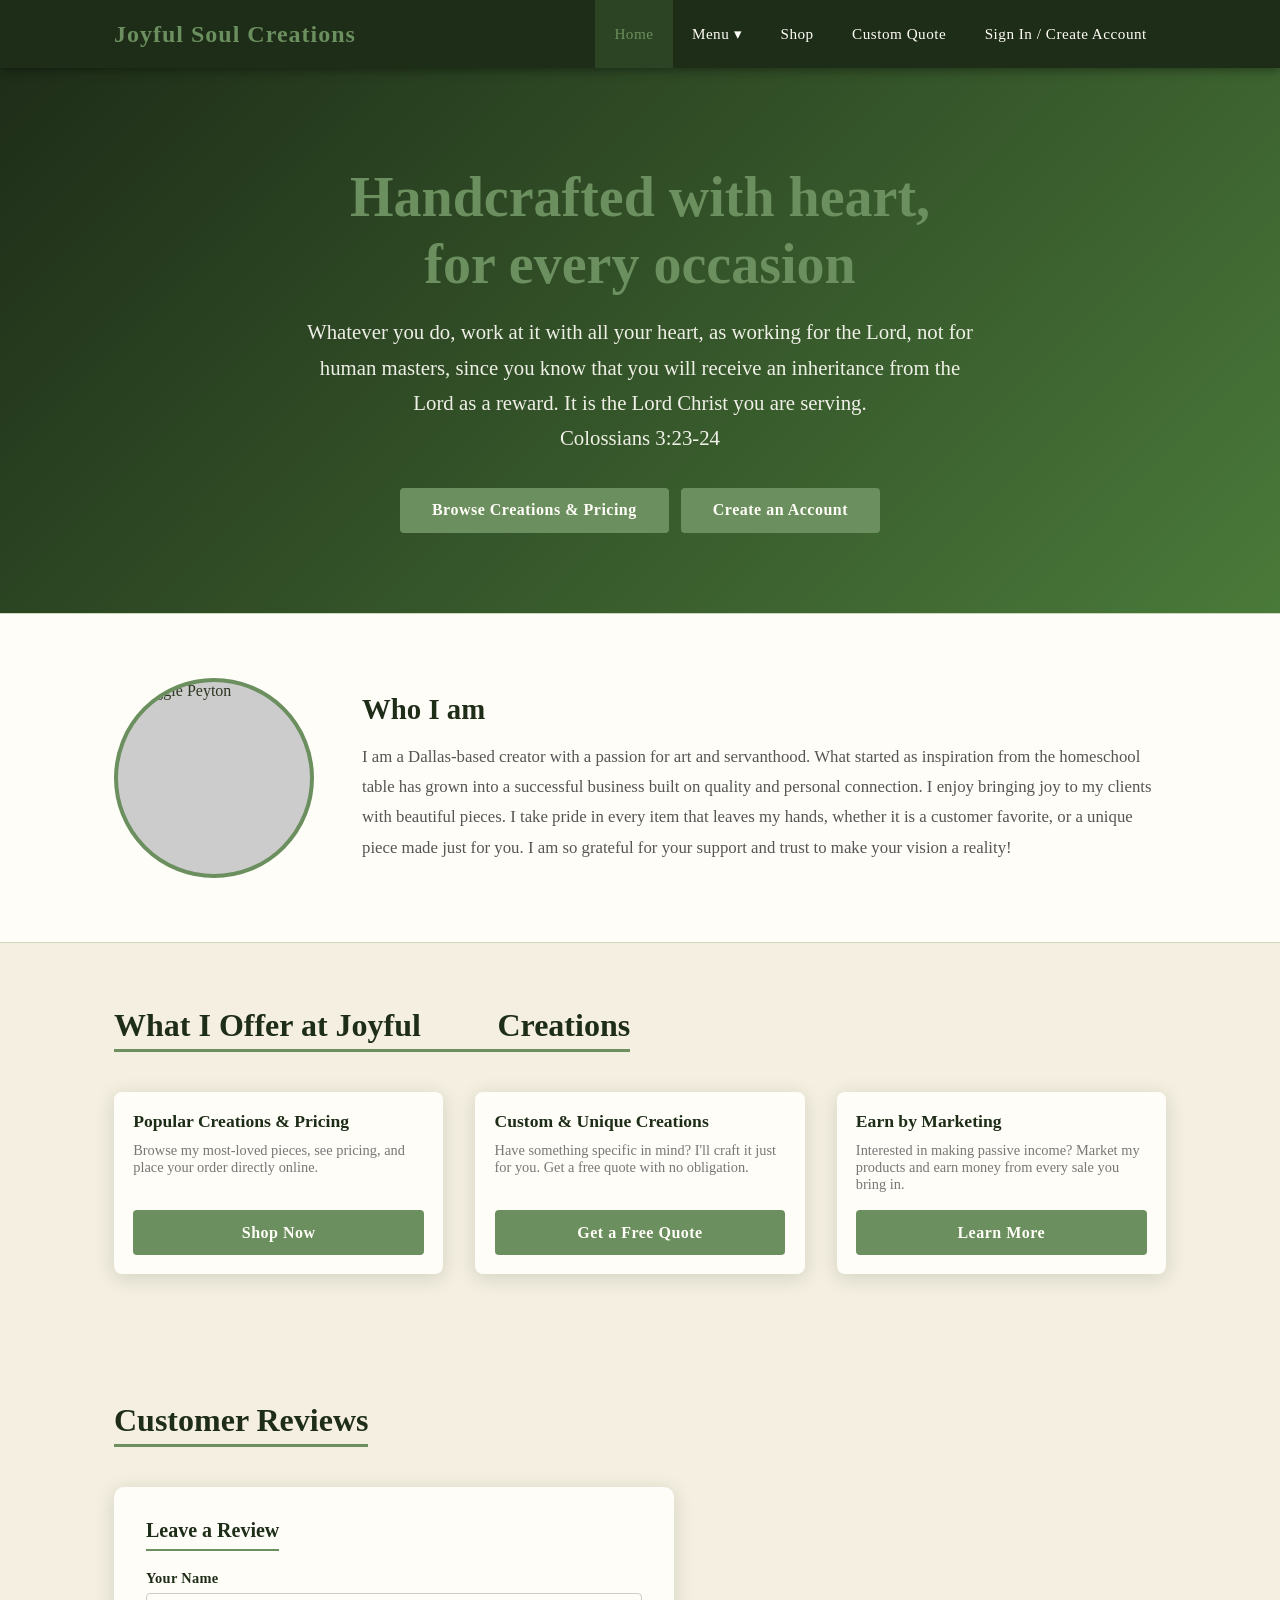
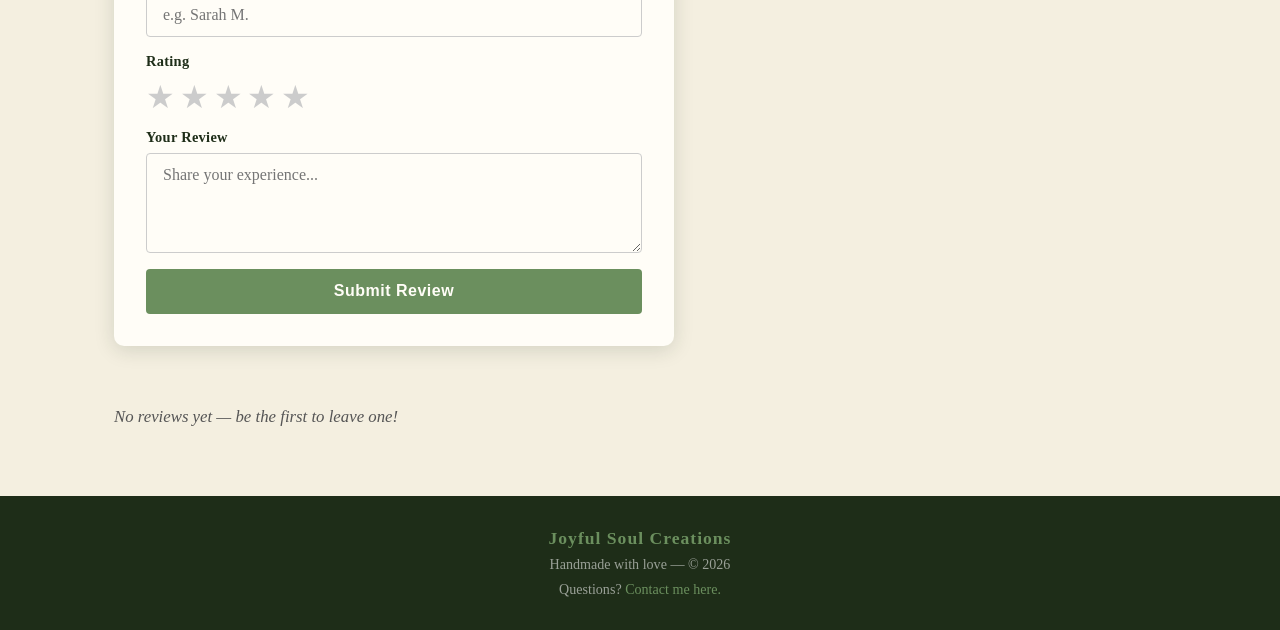
==== index.html @ 613355d5 "Revert "Style Soul text in brand labels with cream accent" This reverts commit ebf754aa91ebb4298cf68" ====
<!DOCTYPE html>
<html lang="en">
<head>
  <meta charset="UTF-8" />
  <meta name="viewport" content="width=device-width, initial-scale=1.0" />
  <title>Joyful Soul Creations</title>
  <link rel="stylesheet" href="styles.css" />
</head>
<body>

<!-- ===== HEADER / NAV ===== -->
<header>
  <nav>
    <a class="brand" href="index.html">Joyful Soul Creations</a>
    <button class="hamburger" id="hamburger" aria-label="Open menu">&#9776;</button>
    <ul class="nav-links" id="nav-links">
      <li><a href="index.html" class="active">Home</a></li>
      <li class="has-dropdown">
        <a href="#">Menu ▾</a>
        <ul class="dropdown">
          <li><a href="creations.html">Popular Creations &amp; Pricing</a></li>
          <li><a href="quotes.html">Quotes on Unique Creations</a></li>
          <li><a href="careers.html">Careers</a></li>
          <li><a href="#reviews">Reviews</a></li>
        </ul>
      </li>
      <li><a href="creations.html">Shop</a></li>
      <li><a href="quotes.html">Custom Quote</a></li>
      <li><a href="login.html">Sign In / Create Account</a></li>
    </ul>
  </nav>
</header>

<!-- ===== HERO / MISSION STATEMENT ===== -->
<section class="hero">
  <h1 style="text-align: center;">Handcrafted with heart,<br>for every occasion</h1>
  <p>
    Whatever you do, work at it with all your heart, as working for the Lord, not for human masters,
    since you know that you will receive an inheritance from the Lord as a reward. It is the Lord Christ
    you are serving.<br>Colossians 3:23-24
  </p>
  <a href="creations.html" class="btn">Browse Creations &amp; Pricing</a>
  <a href="login.html?mode=signup" class="btn" style="margin-left:0.5rem;">Create an Account</a>
</section>

<!-- ===== ABOUT ME ===== -->
<section class="about-strip">
  <div class="about-inner">
    <!--
      Replace the placeholder below with an actual <img> tag when you have a photo:
      <img src="images/your-photo.jpg" alt="Maggie Peyton" class="about-photo" />
    -->
    <img src="images/me.jpg" alt="Maggie Peyton" class="about-photo" />
    <div class="about-text">
      <h2>Who I am</h2>
      <p>
        I am a Dallas-based creator with a passion for art and servanthood.
        What started as inspiration from the homeschool table has grown into a successful business built on quality and personal connection.
        I enjoy bringing joy to my clients with beautiful pieces.
        I take pride in every item that leaves my hands, whether it is a customer favorite, or a unique piece made just for you.
        I am so grateful for your support and trust to make your vision a reality!
      </p>
    </div>
  </div>
</section>

<!-- ===== QUICK LINKS ===== -->
<section class="section">
  <h2 class="section-title">What I Offer at Joyful <span class="soul-bg-text">Soul</span> Creations</h2>
  <div class="grid" style="margin-top:2rem;">

    <a href="creations.html" class="card" style="text-decoration:none;">
      <div class="card-body">
        <div class="card-title">Popular Creations &amp; Pricing</div>
        <div class="card-desc">Browse my most-loved pieces, see pricing, and place your order directly online.</div>
        <span class="btn">Shop Now</span>
      </div>
    </a>

    <a href="quotes.html" class="card" style="text-decoration:none;">
      <div class="card-body">
        <div class="card-title">Custom &amp; Unique Creations</div>
        <div class="card-desc">Have something specific in mind? I'll craft it just for you. Get a free quote with no obligation.</div>
        <span class="btn">Get a Free Quote</span>
      </div>
    </a>

    <a href="careers.html" class="card" style="text-decoration:none;">
      <div class="card-body">
        <div class="card-title">Earn by Marketing</div>
        <div class="card-desc">Interested in making passive income? Market my products and earn money from every sale you bring in.</div>
        <span class="btn">Learn More</span>
      </div>
    </a>

  </div>
</section>

<!-- ===== REVIEWS ===== -->
<section class="section" id="reviews">
  <h2 class="section-title">Customer Reviews</h2>

  <!-- Review Form -->
  <div class="review-form-wrap">
    <h3 class="review-form-title">Leave a Review</h3>
    <form id="reviewForm" class="review-form" novalidate>
      <div class="form-group">
        <label for="reviewName">Your Name</label>
        <input type="text" id="reviewName" placeholder="e.g. Sarah M." maxlength="50" required />
      </div>
      <div class="form-group">
        <label>Rating</label>
        <div class="star-picker" id="starPicker" role="group" aria-label="Star rating">
          <span data-val="1">★</span>
          <span data-val="2">★</span>
          <span data-val="3">★</span>
          <span data-val="4">★</span>
          <span data-val="5">★</span>
        </div>
        <input type="hidden" id="reviewRating" value="0" />
      </div>
      <div class="form-group">
        <label for="reviewText">Your Review</label>
        <textarea id="reviewText" rows="3" placeholder="Share your experience..." maxlength="400" required></textarea>
      </div>
      <div id="reviewError" class="review-error" style="display:none;"></div>
      <button type="submit" class="btn" style="width:100%;">Submit Review</button>
    </form>
  </div>

  <!-- Review Display -->
  <div id="reviewList" class="review-list"></div>
  <p id="noReviews" class="no-reviews-msg">No reviews yet — be the first to leave one!</p>
</section>

<!-- ===== FOOTER ===== -->
<footer>
  <div class="brand">Joyful Soul Creations</div>
  <p>Handmade with love &mdash; &copy; <span id="year"></span></p>
  <p style="margin-top:0.5rem;">Questions? <a href="quotes.html" style="color:var(--gold);">Contact me here.</a></p>
</footer>

<script>
  document.getElementById('year').textContent = new Date().getFullYear();

  const hamburger = document.getElementById('hamburger');
  const navLinks  = document.getElementById('nav-links');
  hamburger.addEventListener('click', () => {
    navLinks.classList.toggle('open');
    hamburger.textContent = navLinks.classList.contains('open') ? '✕' : '☰';
  });
  navLinks.querySelectorAll('a').forEach(a => a.addEventListener('click', () => {
    navLinks.classList.remove('open');
    hamburger.textContent = '☰';
  }));

  // ── Reviews ──────────────────────────────────────────────
  const STORAGE_KEY = 'joyful_reviews';

  function loadReviews() {
    try { return JSON.parse(localStorage.getItem(STORAGE_KEY)) || []; }
    catch { return []; }
  }

  function saveReviews(reviews) {
    localStorage.setItem(STORAGE_KEY, JSON.stringify(reviews));
  }

  function starsHTML(n) {
    return Array.from({length: 5}, (_, i) =>
      `<span class="${i < n ? 'star-filled' : 'star-empty'}">★</span>`
    ).join('');
  }

  function renderReviews() {
    const reviews = loadReviews();
    const list = document.getElementById('reviewList');
    const empty = document.getElementById('noReviews');
    if (reviews.length === 0) {
      list.innerHTML = '';
      empty.style.display = 'block';
      return;
    }
    empty.style.display = 'none';
    list.innerHTML = reviews.slice().reverse().map(r => `
      <div class="review-card">
        <div class="review-header">
          <span class="review-name">${r.name}</span>
          <span class="review-stars">${starsHTML(r.rating)}</span>
          <span class="review-date">${r.date}</span>
        </div>
        <p class="review-body">${r.text}</p>
      </div>
    `).join('');
  }

  // Star picker
  let selectedRating = 0;
  const stars = document.querySelectorAll('#starPicker span');

  function highlightStars(n) {
    stars.forEach((s, i) => s.classList.toggle('active', i < n));
  }

  stars.forEach(s => {
    s.addEventListener('mouseenter', () => highlightStars(+s.dataset.val));
    s.addEventListener('mouseleave', () => highlightStars(selectedRating));
    s.addEventListener('click', () => {
      selectedRating = +s.dataset.val;
      document.getElementById('reviewRating').value = selectedRating;
      highlightStars(selectedRating);
    });
  });

  // Form submit
  document.getElementById('reviewForm').addEventListener('submit', function(e) {
    e.preventDefault();
    const name   = document.getElementById('reviewName').value.trim();
    const rating = selectedRating;
    const text   = document.getElementById('reviewText').value.trim();
    const errEl  = document.getElementById('reviewError');

    if (!name || !text || rating === 0) {
      errEl.textContent = 'Please fill in your name, a rating, and a review.';
      errEl.style.display = 'block';
      return;
    }
    errEl.style.display = 'none';

    const reviews = loadReviews();
    reviews.push({
      name,
      rating,
      text,
      date: new Date().toLocaleDateString('en-US', {month:'short', day:'numeric', year:'numeric'})
    });
    saveReviews(reviews);
    renderReviews();

    this.reset();
    selectedRating = 0;
    highlightStars(0);
    document.getElementById('reviewRating').value = 0;
  });

  renderReviews();
</script>
</body>
</html>
---- styles.css ----
/* ===================== GLOBAL RESET & BASE ===================== */
*, *::before, *::after { box-sizing: border-box; margin: 0; padding: 0; }

:root {
  --gold:    #6b8f5e;
  --dark:    #1e2d18;
  --mid:     #2d4424;
  --light:   #f4efe0;
  --white:   #fffdf7;
  --accent:  #4a7a3a;
  --text:    #2a3520;
  --shadow:  0 4px 20px rgba(30,45,24,0.15);
}

body {
  font-family: 'Georgia', serif;
  color: var(--text);
  background: var(--light);
  min-height: 100vh;
}

a { color: inherit; text-decoration: none; }
img { max-width: 100%; display: block; }

/* ===================== HEADER & NAV ===================== */
header {
  background: var(--dark);
  color: var(--white);
  position: sticky;
  top: 0;
  z-index: 1000;
  box-shadow: 0 2px 10px rgba(0,0,0,0.4);
}

nav {
  max-width: 1100px;
  margin: 0 auto;
  display: flex;
  align-items: center;
  justify-content: space-between;
  padding: 0 1.5rem;
  height: 68px;
}

.brand {
  font-size: 1.5rem;
  font-weight: bold;
  color: var(--gold);
  letter-spacing: 1px;
}

.nav-links {
  list-style: none;
  display: flex;
  gap: 0;
}

.nav-links > li {
  position: relative;
}

.nav-links > li > a {
  display: block;
  padding: 0 1.2rem;
  height: 68px;
  line-height: 68px;
  color: var(--white);
  font-size: 0.95rem;
  letter-spacing: 0.5px;
  transition: background 0.2s, color 0.2s;
  white-space: nowrap;
}

.nav-links > li:hover > a,
.nav-links > li > a.active {
  background: var(--mid);
  color: var(--gold);
}

/* Dropdown */
.dropdown {
  display: none;
  position: absolute;
  top: 68px;
  left: 0;
  background: var(--mid);
  min-width: 220px;
  border-top: 2px solid var(--gold);
  box-shadow: var(--shadow);
  list-style: none;
}

.nav-links > li:hover .dropdown { display: block; }

.dropdown li a {
  display: block;
  padding: 0.85rem 1.4rem;
  color: var(--white);
  font-size: 0.9rem;
  border-bottom: 1px solid rgba(255,255,255,0.06);
  transition: background 0.2s, color 0.2s;
}

.dropdown li a:hover {
  background: var(--dark);
  color: var(--gold);
}

/* ===================== HERO ===================== */
.hero {
  background: linear-gradient(135deg, var(--dark) 0%, var(--accent) 100%);
  color: var(--white);
  text-align: center;
  padding: 6rem 1.5rem 5rem;
}

.hero h1 {
  font-size: clamp(2rem, 5vw, 3.5rem);
  color: var(--gold);
  margin-bottom: 1rem;
  line-height: 1.2;
}

.hero p {
  font-size: clamp(1rem, 2.5vw, 1.3rem);
  max-width: 680px;
  margin: 0 auto 2rem;
  line-height: 1.7;
  opacity: 0.92;
}

.btn {
  display: inline-block;
  padding: 0.85rem 2rem;
  background: var(--gold);
  color: var(--white);
  font-size: 1rem;
  font-weight: bold;
  border-radius: 4px;
  border: none;
  cursor: pointer;
  transition: opacity 0.2s, transform 0.15s;
  letter-spacing: 0.5px;
}

.btn:hover { opacity: 0.88; transform: translateY(-2px); }

/* ===================== SECTIONS ===================== */
.section {
  max-width: 1100px;
  margin: 0 auto;
  padding: 4rem 1.5rem;
}

.section-title {
  font-size: 2rem;
  color: var(--dark);
  margin-bottom: 0.5rem;
  border-bottom: 3px solid var(--gold);
  display: inline-block;
  padding-bottom: 0.3rem;
}

.soul-bg-text {
  color: var(--light);
}

.section p {
  font-size: 1.05rem;
  line-height: 1.8;
  color: #555;
  max-width: 780px;
  margin-top: 1rem;
}

/* About strip */
.about-strip {
  background: var(--white);
  border-top: 1px solid #c8d8b8;
  border-bottom: 1px solid #c8d8b8;
}

.about-inner {
  max-width: 1100px;
  margin: 0 auto;
  padding: 4rem 1.5rem;
  display: flex;
  gap: 3rem;
  align-items: center;
}

.about-photo {
  width: 200px;
  height: 200px;
  border-radius: 50%;
  object-fit: cover;
  border: 4px solid var(--gold);
  flex-shrink: 0;
  background: #ccc;
}

.about-photo-placeholder {
  width: 200px;
  height: 200px;
  border-radius: 50%;
  background: var(--mid);
  display: flex;
  align-items: center;
  justify-content: center;
  border: 4px solid var(--gold);
  flex-shrink: 0;
  color: var(--gold);
  font-size: 0.85rem;
  text-align: center;
  padding: 1rem;
}

.about-text h2 { font-size: 1.8rem; color: var(--dark); margin-bottom: 1rem; }
.about-text p  { font-size: 1.05rem; line-height: 1.8; color: #555; margin-top: 0; }

/* ===================== CREATIONS GRID ===================== */
.grid {
  display: grid;
  grid-template-columns: repeat(auto-fill, minmax(280px, 1fr));
  gap: 2rem;
  margin-top: 2rem;
}

.card {
  background: var(--white);
  border-radius: 8px;
  overflow: hidden;
  box-shadow: var(--shadow);
  transition: transform 0.2s, box-shadow 0.2s;
  display: flex;
  flex-direction: column;
}

.card:hover { transform: translateY(-4px); box-shadow: 0 8px 30px rgba(0,0,0,0.2); }

.card-img {
  width: 100%;
  height: 220px;
  object-fit: cover;
  background: #c8d8b8;
}

.featured-product-img {
  object-fit: contain;
  background: #f7f3ea;
}

.card-img-placeholder {
  width: 100%;
  height: 220px;
  background: linear-gradient(135deg, #2d4424 0%, #4a7a3a 60%, #6b8f5e 100%);
  display: flex;
  align-items: center;
  justify-content: center;
  position: relative;
  overflow: hidden;
}

.card-img-placeholder::before {
  content: '';
  position: absolute;
  inset: 0;
  background: repeating-linear-gradient(
    45deg,
    transparent,
    transparent 18px,
    rgba(255,255,255,0.04) 18px,
    rgba(255,255,255,0.04) 36px
  );
}

.cs-inner {
  text-align: center;
  z-index: 1;
  display: flex;
  flex-direction: column;
  align-items: center;
  gap: 0.4rem;
}

.cs-icon {
  font-size: 2rem;
  color: var(--gold);
  opacity: 0.9;
  animation: pulse 2.5s ease-in-out infinite;
}

.cs-label {
  font-size: 0.85rem;
  font-weight: bold;
  letter-spacing: 2px;
  text-transform: uppercase;
  color: rgba(255,255,255,0.7);
}

.cs-sub {
  font-size: 1.1rem;
  font-weight: bold;
  color: var(--gold);
  letter-spacing: 1px;
}

@keyframes pulse {
  0%, 100% { opacity: 0.9; transform: scale(1); }
  50%       { opacity: 1;   transform: scale(1.15); }
}

.card.coming-soon { opacity: 1; }

.card-body {
  padding: 1.2rem;
  flex: 1;
  display: flex;
  flex-direction: column;
  gap: 0.6rem;
}

.card-title { font-size: 1.1rem; font-weight: bold; color: var(--dark); }
.card-price { font-size: 1.25rem; color: var(--accent); font-weight: bold; }
.card-desc  { font-size: 0.9rem; color: #777; flex: 1; }

.card-body .btn { margin-top: 0.5rem; text-align: center; }

.card.coming-soon { opacity: 0.75; }

.coming-soon-badge {
  display: inline-block;
  background: linear-gradient(135deg, var(--gold), var(--accent));
  color: var(--white);
  font-size: 0.78rem;
  font-weight: bold;
  letter-spacing: 1px;
  text-transform: uppercase;
  padding: 0.3rem 0.8rem;
  border-radius: 20px;
  margin-top: 0.3rem;
}

/* ===================== INFO BANNER ===================== */
.banner {
  background: var(--dark);
  color: var(--white);
  text-align: center;
  padding: 3.5rem 1.5rem;
}

.banner h2 { font-size: 1.8rem; color: var(--gold); margin-bottom: 1rem; }
.banner p  { font-size: 1.05rem; max-width: 620px; margin: 0 auto 1.8rem; line-height: 1.7; opacity: 0.9; }

/* ===================== FORMS ===================== */
.form-page {
  max-width: 600px;
  margin: 4rem auto;
  padding: 0 1.5rem 4rem;
}

.form-page h1 { font-size: 2rem; color: var(--dark); margin-bottom: 0.5rem; }
.form-page .subtitle { color: #777; margin-bottom: 2rem; font-size: 1rem; }

form { display: flex; flex-direction: column; gap: 1.2rem; }

.form-group { display: flex; flex-direction: column; gap: 0.4rem; }

label {
  font-size: 0.9rem;
  font-weight: bold;
  color: var(--dark);
  letter-spacing: 0.3px;
}

input, select, textarea {
  padding: 0.75rem 1rem;
  border: 1.5px solid #ccc;
  border-radius: 4px;
  font-size: 1rem;
  font-family: inherit;
  background: var(--white);
  transition: border-color 0.2s;
}

input:focus, select:focus, textarea:focus {
  outline: none;
  border-color: var(--gold);
}

textarea { resize: vertical; min-height: 100px; }

.form-submit { margin-top: 0.5rem; }
.form-submit .btn { width: 100%; font-size: 1.1rem; padding: 1rem; }

.form-note {
  font-size: 0.82rem;
  color: #999;
  text-align: center;
  margin-top: 0.5rem;
}

/* Payment section styling */
.payment-section {
  border-top: 1px solid #c8d8b8;
  padding-top: 1rem;
  margin-top: 0.5rem;
}

.payment-info-box {
  display: none;
  background: linear-gradient(135deg, #eaf2e4, #f2f0e4);
  border: 1.5px solid var(--gold);
  border-radius: 8px;
  padding: 1.2rem 1.4rem;
  margin-top: 1rem;
}

.payment-info-box.visible { display: block; }

.payment-info-box h4 {
  font-size: 1rem;
  color: var(--dark);
  margin-bottom: 0.5rem;
}

.payment-handle {
  font-size: 1.15rem;
  font-weight: bold;
  color: var(--accent);
  word-break: break-all;
}

.payment-info-box a.pay-link {
  display: inline-block;
  margin-top: 0.8rem;
  padding: 0.6rem 1.4rem;
  background: var(--gold);
  color: var(--white);
  border-radius: 4px;
  font-weight: bold;
  font-size: 0.95rem;
  transition: opacity 0.2s;
}

.payment-info-box a.pay-link:hover { opacity: 0.85; }

.payment-info-box .pay-note {
  font-size: 0.82rem;
  color: #888;
  margin-top: 0.6rem;
}

.payment-section h3 {
  font-size: 1.1rem;
  color: var(--dark);
  margin-bottom: 0.8rem;
}

/* ===================== CAREERS PAGE ===================== */
.perks {
  display: grid;
  grid-template-columns: repeat(auto-fill, minmax(220px, 1fr));
  gap: 1.5rem;
  margin: 2.5rem 0;
}

.perk {
  background: var(--white);
  border-radius: 8px;
  padding: 1.5rem;
  box-shadow: var(--shadow);
  text-align: center;
}

.perk-icon { font-size: 2.2rem; margin-bottom: 0.8rem; }
.perk h3   { font-size: 1rem; color: var(--dark); margin-bottom: 0.5rem; }
.perk p    { font-size: 0.88rem; color: #777; line-height: 1.6; }

/* ===================== REVIEWS ===================== */
.review-form-wrap {
  background: var(--white);
  border-radius: 10px;
  padding: 2rem;
  box-shadow: var(--shadow);
  max-width: 560px;
  margin: 2rem 0 2.5rem;
}

.review-form-title {
  font-size: 1.25rem;
  color: var(--dark);
  margin-bottom: 1.2rem;
  border-bottom: 2px solid var(--gold);
  padding-bottom: 0.4rem;
  display: inline-block;
}

.review-form { display: flex; flex-direction: column; gap: 1rem; }

.star-picker {
  display: flex;
  gap: 0.3rem;
  margin-top: 0.3rem;
  cursor: pointer;
}

.star-picker span {
  font-size: 2rem;
  color: #ccc;
  transition: color 0.15s, transform 0.1s;
  line-height: 1;
}

.star-picker span:hover,
.star-picker span.active { color: #f5a623; transform: scale(1.15); }

.review-error {
  color: #c0392b;
  font-size: 0.88rem;
  background: #fdf0ef;
  border: 1px solid #e8b4b0;
  border-radius: 4px;
  padding: 0.5rem 0.8rem;
}

.review-list {
  display: grid;
  grid-template-columns: repeat(auto-fill, minmax(280px, 1fr));
  gap: 1.5rem;
  margin-top: 1rem;
}

.review-card {
  background: var(--white);
  border-radius: 8px;
  padding: 1.3rem 1.4rem;
  box-shadow: var(--shadow);
  border-left: 4px solid var(--gold);
}

.review-header {
  display: flex;
  align-items: center;
  flex-wrap: wrap;
  gap: 0.5rem;
  margin-bottom: 0.7rem;
}

.review-name {
  font-weight: bold;
  color: var(--dark);
  font-size: 0.95rem;
}

.review-stars { font-size: 1rem; line-height: 1; }
.star-filled { color: #f5a623; }
.star-empty  { color: #ddd; }

.review-date {
  font-size: 0.78rem;
  color: #aaa;
  margin-left: auto;
}

.review-body {
  font-size: 0.92rem;
  color: #555;
  line-height: 1.7;
  margin: 0;
}

.no-reviews-msg {
  color: #aaa;
  font-style: italic;
  margin-top: 1.5rem;
  font-size: 0.95rem;
}

/* ===================== FOOTER ===================== */
footer {
  background: var(--dark);
  color: rgba(255,255,255,0.55);
  text-align: center;
  padding: 2rem 1.5rem;
  font-size: 0.88rem;
}

footer .brand { color: var(--gold); font-size: 1.1rem; margin-bottom: 0.4rem; }

/* ===================== ACCOUNT BAR ===================== */
.account-bar {
  background: var(--mid);
  color: var(--white);
  padding: 0.55rem 1.5rem;
  display: flex;
  align-items: center;
  justify-content: flex-end;
  gap: 1rem;
  font-size: 0.88rem;
  flex-wrap: wrap;
}

.account-bar-guest { background: #2a3a1e; }

.account-signout {
  background: rgba(255,255,255,0.15);
  border: none;
  color: var(--white);
  padding: 0.3rem 0.9rem;
  border-radius: 4px;
  cursor: pointer;
  font-size: 0.85rem;
  transition: background 0.2s;
}
.account-signout:hover { background: rgba(255,255,255,0.25); }

.account-signin-link {
  background: var(--gold);
  color: var(--white);
  padding: 0.3rem 0.9rem;
  border-radius: 4px;
  font-size: 0.85rem;
  font-weight: bold;
  transition: opacity 0.2s;
}
.account-signin-link:hover { opacity: 0.85; }

/* ===================== AUTH TABS ===================== */
.auth-tabs {
  display: flex;
  gap: 0;
  border-bottom: 2px solid #ddd;
  margin-bottom: 0;
}

.auth-tab {
  flex: 1;
  padding: 0.8rem;
  background: none;
  border: none;
  font-size: 1rem;
  font-family: inherit;
  cursor: pointer;
  color: #888;
  font-weight: bold;
  border-bottom: 3px solid transparent;
  margin-bottom: -2px;
  transition: color 0.2s, border-color 0.2s;
}
.auth-tab.active { color: var(--dark); border-bottom-color: var(--gold); }
.auth-tab:hover  { color: var(--dark); }

/* ===================== OWNER DASHBOARD ===================== */
.dash-header {
  background: var(--dark);
  color: var(--white);
  padding: 2rem 1.5rem;
  display: flex;
  align-items: center;
  justify-content: space-between;
  flex-wrap: wrap;
  gap: 1rem;
}

.dash-stats {
  display: flex;
  gap: 1rem;
  margin-bottom: 2rem;
  flex-wrap: wrap;
}

.stat-card {
  background: var(--white);
  border-radius: 8px;
  padding: 1.2rem 1.8rem;
  box-shadow: var(--shadow);
  text-align: center;
  min-width: 110px;
  border-top: 4px solid var(--gold);
}
.stat-card.pending { border-top-color: #f5a623; }
.stat-card.done    { border-top-color: #4caf50; }

.stat-num   { font-size: 2rem; font-weight: bold; color: var(--dark); }
.stat-label { font-size: 0.82rem; color: #888; margin-top: 0.2rem; }

.filter-btn {
  padding: 0.5rem 1.2rem;
  border: 2px solid #ddd;
  border-radius: 20px;
  background: none;
  font-size: 0.88rem;
  font-family: inherit;
  cursor: pointer;
  transition: all 0.2s;
  color: #666;
}
.filter-btn.active, .filter-btn:hover {
  background: var(--dark);
  border-color: var(--dark);
  color: var(--white);
}

.order-card {
  background: var(--white);
  border-radius: 8px;
  padding: 1.3rem 1.5rem;
  box-shadow: var(--shadow);
  margin-bottom: 1rem;
  border-left: 4px solid #f5a623;
  transition: opacity 0.2s;
}
.order-card.order-done { border-left-color: #4caf50; opacity: 0.8; }

.order-card-top {
  display: flex;
  justify-content: space-between;
  align-items: flex-start;
  gap: 1rem;
  flex-wrap: wrap;
  margin-bottom: 0.6rem;
}

.order-customer-name { font-size: 1.05rem; font-weight: bold; color: var(--dark); }
.order-meta          { font-size: 0.85rem; color: #888; margin-top: 0.15rem; }
.order-product-line  { font-size: 0.95rem; color: var(--accent); font-weight: bold; margin-bottom: 0.6rem; }

.order-footer {
  display: flex;
  align-items: center;
  justify-content: space-between;
  flex-wrap: wrap;
  gap: 0.5rem;
}

.order-date { font-size: 0.8rem; color: #bbb; }

.order-toggle-btn {
  font-size: 0.82rem;
  padding: 0.4rem 1rem;
}

.order-badge {
  display: inline-block;
  padding: 0.25rem 0.7rem;
  border-radius: 20px;
  font-size: 0.75rem;
  font-weight: bold;
  text-transform: uppercase;
  letter-spacing: 0.5px;
  white-space: nowrap;
}
.badge-pending { background: #fff3e0; color: #e65100; }
.badge-done    { background: #e8f5e9; color: #2e7d32; }

/* ===================== CONGRATS MODAL ===================== */
.congrats-overlay {
  position: fixed;
  inset: 0;
  background: rgba(0,0,0,0.55);
  display: flex;
  align-items: center;
  justify-content: center;
  z-index: 9999;
  padding: 1.5rem;
}

.congrats-box {
  background: var(--white);
  border-radius: 14px;
  padding: 2.5rem 2rem;
  max-width: 420px;
  width: 100%;
  text-align: center;
  box-shadow: 0 20px 60px rgba(0,0,0,0.3);
  animation: popIn 0.35s cubic-bezier(0.34,1.56,0.64,1);
}

@keyframes popIn {
  from { transform: scale(0.7); opacity: 0; }
  to   { transform: scale(1);   opacity: 1; }
}

.congrats-icon { font-size: 3.5rem; margin-bottom: 0.8rem; }

.congrats-title {
  font-size: 1.8rem;
  color: var(--dark);
  margin-bottom: 1rem;
}

.congrats-msg {
  font-size: 1rem;
  color: #555;
  line-height: 1.7;
  margin-bottom: 1.5rem;
}

/* ===================== HAMBURGER ===================== */
.hamburger {
  display: none;
  background: none;
  border: none;
  color: var(--white);
  font-size: 1.8rem;
  cursor: pointer;
  padding: 0.2rem 0.4rem;
  line-height: 1;
  transition: color 0.2s;
}
.hamburger:hover { color: var(--gold); }

/* ===================== RESPONSIVE ===================== */
@media (max-width: 768px) {
  .hamburger { display: block; }

  .nav-links {
    display: none;
    flex-direction: column;
    position: absolute;
    top: 68px;
    left: 0;
    right: 0;
    background: var(--dark);
    border-top: 2px solid var(--gold);
    box-shadow: 0 8px 24px rgba(0,0,0,0.35);
    z-index: 999;
    padding-bottom: 0.5rem;
  }

  .nav-links.open { display: flex; }

  .nav-links > li > a {
    height: auto;
    line-height: 1.4;
    padding: 0.9rem 1.5rem;
    border-bottom: 1px solid rgba(255,255,255,0.07);
  }

  /* Hide the "Menu ▾" parent — show its children directly */
  .has-dropdown > a { display: none; }

  .dropdown {
    display: block;
    position: static;
    border: none;
    box-shadow: none;
    min-width: 0;
    background: var(--mid);
  }

  .dropdown li a { padding: 0.8rem 2rem; font-size: 0.92rem; }

  .about-inner { flex-direction: column; text-align: center; }

  /* Stack the state/zip row on very small screens */
  .zip-row { grid-template-columns: 1fr !important; }
}
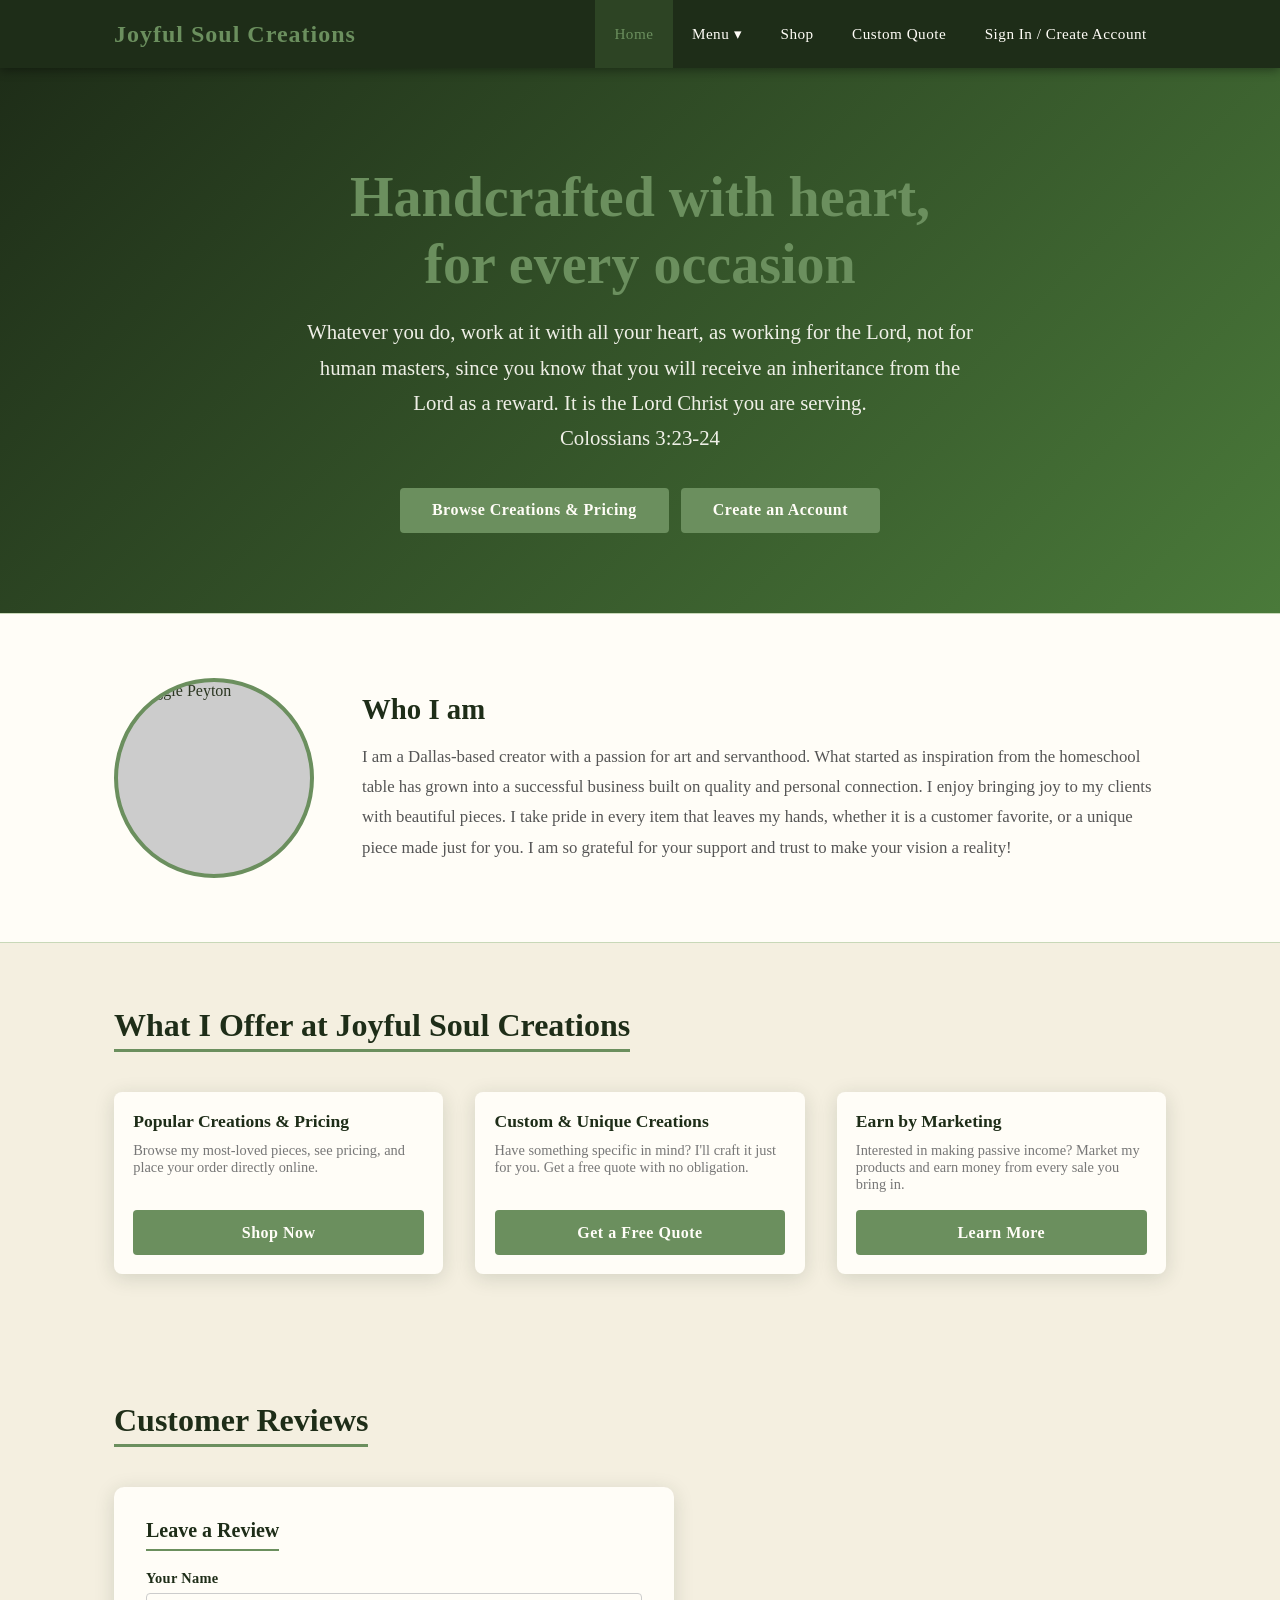
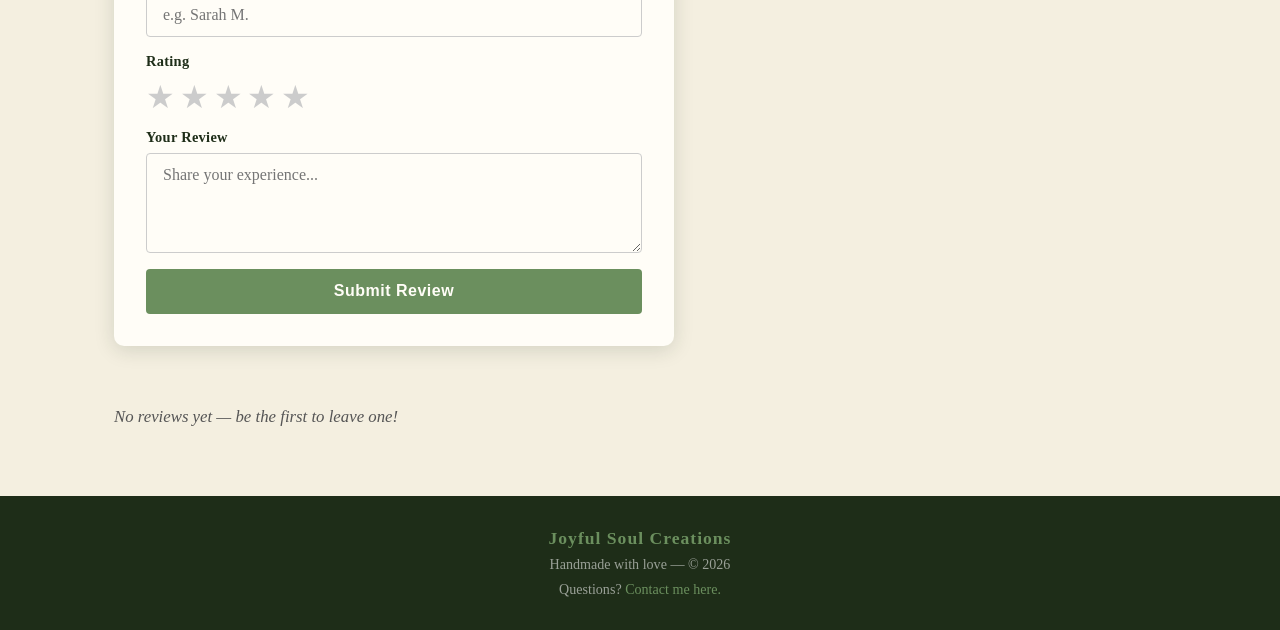
==== commit b294d263: "Make Soul match heading text color in What I Offer" ====
--- a/index.html
+++ b/index.html
@@ -66,7 +66,7 @@
 
 <!-- ===== QUICK LINKS ===== -->
 <section class="section">
-  <h2 class="section-title">What I Offer at Joyful <span class="soul-bg-text">Soul</span> Creations</h2>
+  <h2 class="section-title">What I Offer at Joyful Soul Creations</h2>
   <div class="grid" style="margin-top:2rem;">
 
     <a href="creations.html" class="card" style="text-decoration:none;">
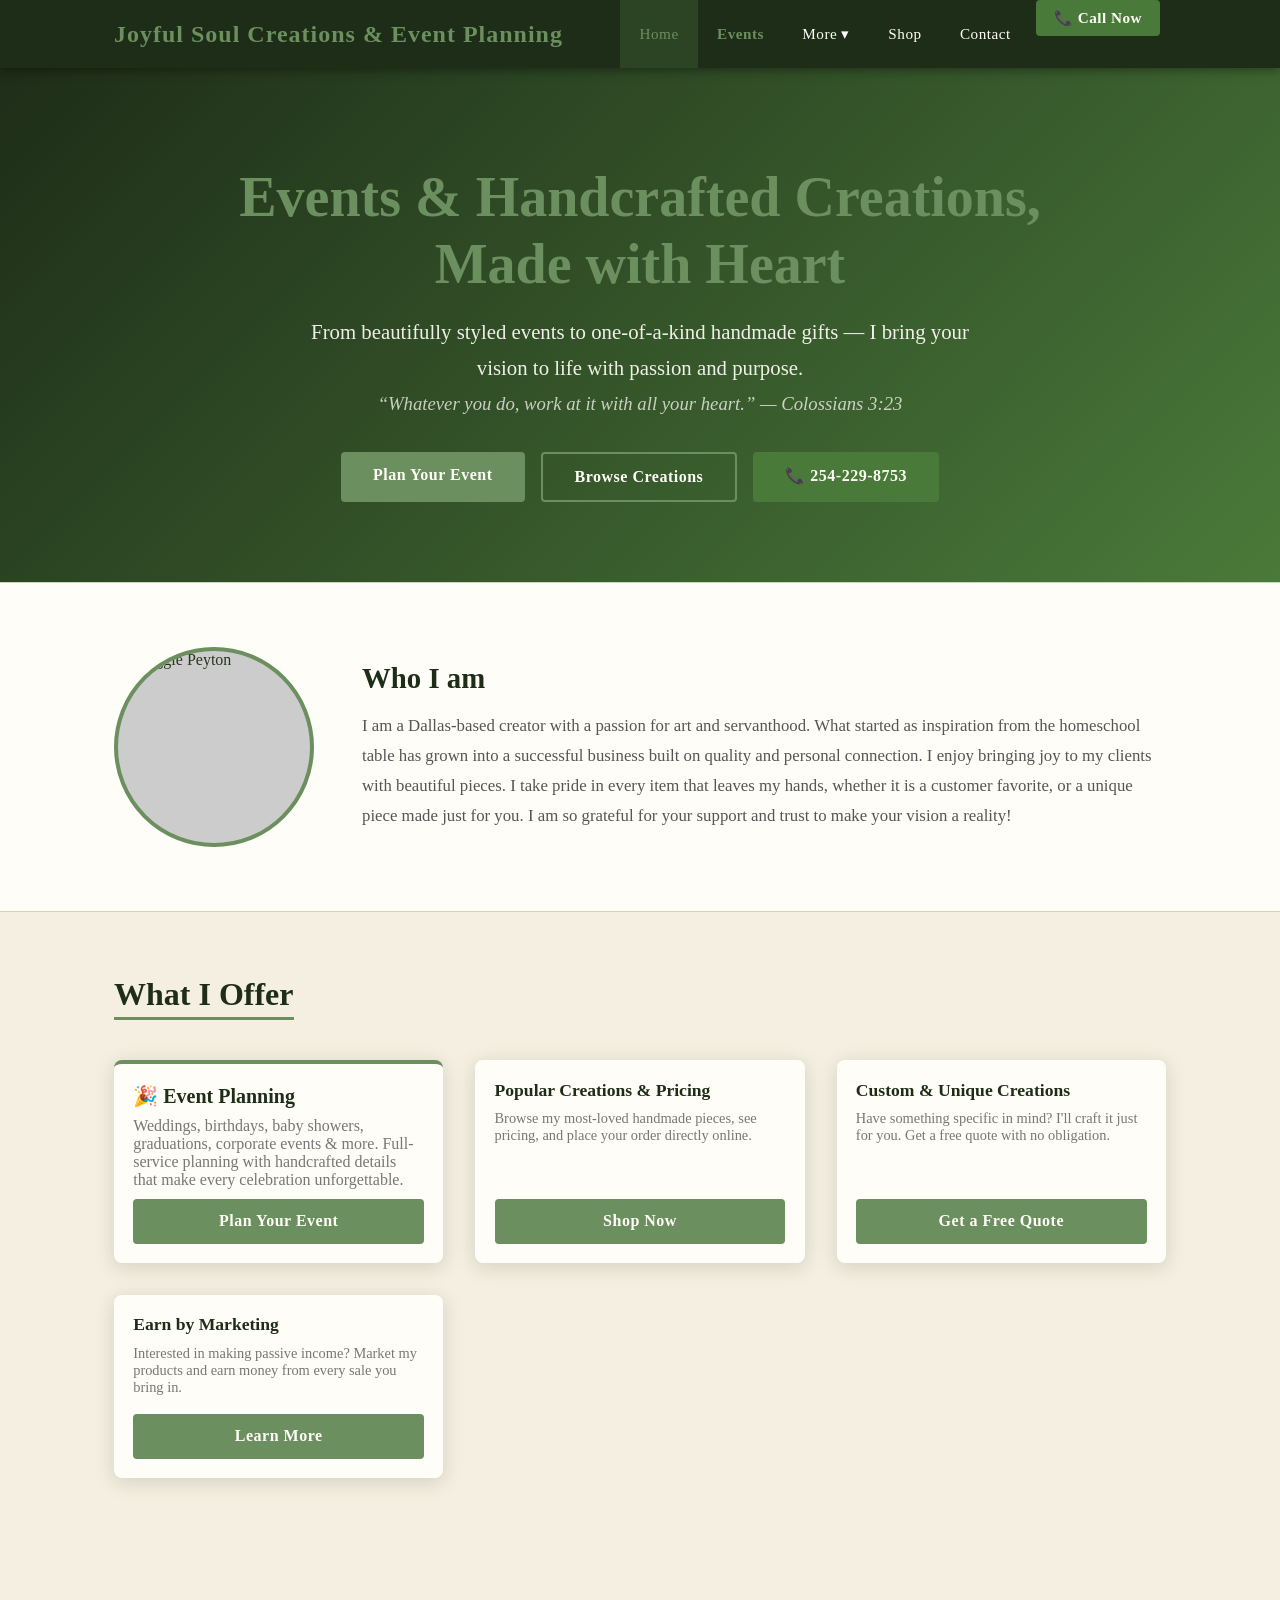
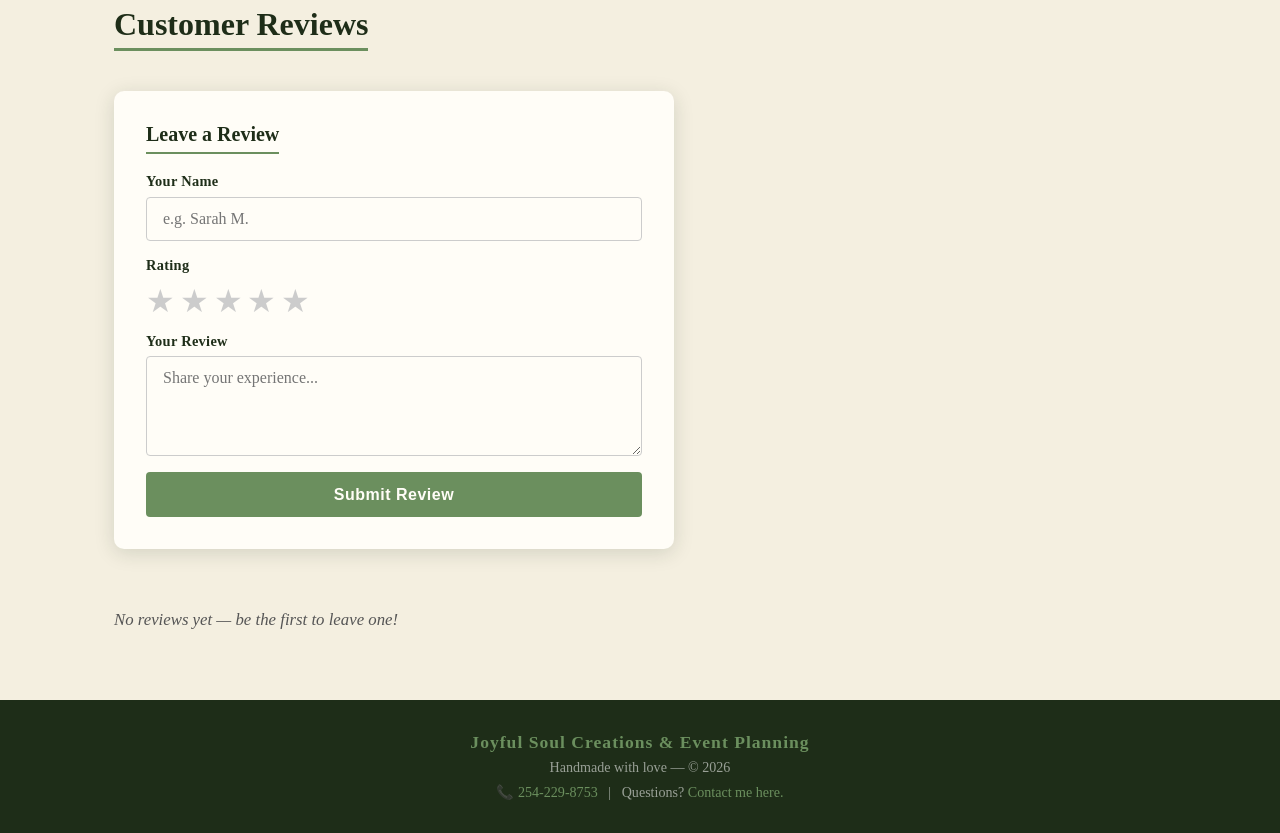
==== commit d0d0ddf0: "Add event planning page, call button, remove login requirement - Create events.html: full event plan" ====
--- a/index.html
+++ b/index.html
@@ -3,20 +3,29 @@
 <head>
   <meta charset="UTF-8" />
   <meta name="viewport" content="width=device-width, initial-scale=1.0" />
-  <title>Joyful Soul Creations</title>
+  <title>Joyful Soul Creations &amp; Event Planning</title>
   <link rel="stylesheet" href="styles.css" />
+  <!-- Google tag (gtag.js) -->
+  <script async src="https://www.googletagmanager.com/gtag/js?id=G-D2JJH5NPGE"></script>
+  <script>
+    window.dataLayer = window.dataLayer || [];
+    function gtag(){dataLayer.push(arguments);}
+    gtag('js', new Date());
+    gtag('config', 'G-D2JJH5NPGE');
+  </script>
 </head>
 <body>
 
 <!-- ===== HEADER / NAV ===== -->
 <header>
   <nav>
-    <a class="brand" href="index.html">Joyful Soul Creations</a>
+    <a class="brand" href="index.html">Joyful Soul Creations &amp; Event Planning</a>
     <button class="hamburger" id="hamburger" aria-label="Open menu">&#9776;</button>
     <ul class="nav-links" id="nav-links">
       <li><a href="index.html" class="active">Home</a></li>
+      <li><a href="events.html" class="nav-events-link">Events</a></li>
       <li class="has-dropdown">
-        <a href="#">Menu ▾</a>
+        <a href="#">More ▾</a>
         <ul class="dropdown">
           <li><a href="creations.html">Popular Creations &amp; Pricing</a></li>
           <li><a href="quotes.html">Quotes on Unique Creations</a></li>
@@ -25,22 +34,25 @@
         </ul>
       </li>
       <li><a href="creations.html">Shop</a></li>
-      <li><a href="quotes.html">Custom Quote</a></li>
-      <li><a href="login.html">Sign In / Create Account</a></li>
+      <li><a href="events.html#contact">Contact</a></li>
+      <li><a href="tel:2542298753" class="nav-call-btn">&#128222; Call Now</a></li>
     </ul>
   </nav>
 </header>
 
 <!-- ===== HERO / MISSION STATEMENT ===== -->
 <section class="hero">
-  <h1 style="text-align: center;">Handcrafted with heart,<br>for every occasion</h1>
+  <h1 style="text-align: center;">Events &amp; Handcrafted Creations,<br>Made with Heart</h1>
   <p>
-    Whatever you do, work at it with all your heart, as working for the Lord, not for human masters,
-    since you know that you will receive an inheritance from the Lord as a reward. It is the Lord Christ
-    you are serving.<br>Colossians 3:23-24
+    From beautifully styled events to one-of-a-kind handmade gifts &mdash; I bring your vision to life
+    with passion and purpose.<br>
+    <em style="font-size:0.9em; opacity:0.8;">&ldquo;Whatever you do, work at it with all your heart.&rdquo; &mdash; Colossians 3:23</em>
   </p>
-  <a href="creations.html" class="btn">Browse Creations &amp; Pricing</a>
-  <a href="login.html?mode=signup" class="btn" style="margin-left:0.5rem;">Create an Account</a>
+  <div style="display:flex; gap:1rem; justify-content:center; flex-wrap:wrap;">
+    <a href="events.html" class="btn">Plan Your Event</a>
+    <a href="creations.html" class="btn" style="background:transparent; border:2px solid var(--gold);">Browse Creations</a>
+    <a href="tel:2542298753" class="btn" style="background:var(--accent);">&#128222; 254-229-8753</a>
+  </div>
 </section>
 
 <!-- ===== ABOUT ME ===== -->
@@ -66,13 +78,22 @@
 
 <!-- ===== QUICK LINKS ===== -->
 <section class="section">
-  <h2 class="section-title">What I Offer at Joyful Soul Creations</h2>
+  <h2 class="section-title">What I Offer</h2>
   <div class="grid" style="margin-top:2rem;">
 
+    <!-- Events — featured first as main service -->
+    <a href="events.html" class="card" style="text-decoration:none; border-top:4px solid var(--gold);">
+      <div class="card-body">
+        <div class="card-title" style="font-size:1.25rem; color:var(--dark);">&#127881; Event Planning</div>
+        <div class="card-desc" style="font-size:1rem;">Weddings, birthdays, baby showers, graduations, corporate events &amp; more. Full-service planning with handcrafted details that make every celebration unforgettable.</div>
+        <span class="btn" style="margin-top:auto;">Plan Your Event</span>
+      </div>
+    </a>
+
     <a href="creations.html" class="card" style="text-decoration:none;">
       <div class="card-body">
         <div class="card-title">Popular Creations &amp; Pricing</div>
-        <div class="card-desc">Browse my most-loved pieces, see pricing, and place your order directly online.</div>
+        <div class="card-desc">Browse my most-loved handmade pieces, see pricing, and place your order directly online.</div>
         <span class="btn">Shop Now</span>
       </div>
     </a>
@@ -135,10 +156,16 @@
 
 <!-- ===== FOOTER ===== -->
 <footer>
-  <div class="brand">Joyful Soul Creations</div>
+  <div class="brand">Joyful Soul Creations &amp; Event Planning</div>
   <p>Handmade with love &mdash; &copy; <span id="year"></span></p>
-  <p style="margin-top:0.5rem;">Questions? <a href="quotes.html" style="color:var(--gold);">Contact me here.</a></p>
+  <p style="margin-top:0.5rem;">
+    &#128222; <a href="tel:2542298753" style="color:var(--gold);">254-229-8753</a>
+    &nbsp;&nbsp;|&nbsp;&nbsp;
+    Questions? <a href="events.html#contact" style="color:var(--gold);">Contact me here.</a>
+  </p>
 </footer>
+
+<a href="tel:2542298753" class="call-float">&#128222; Call Now</a>
 
 <script>
   document.getElementById('year').textContent = new Date().getFullYear();
--- a/styles.css
+++ b/styles.css
@@ -795,6 +795,179 @@
   color: #555;
   line-height: 1.7;
   margin-bottom: 1.5rem;
+}
+
+/* ===================== CALL BUTTON (NAV) ===================== */
+.nav-call-btn {
+  background: var(--accent) !important;
+  color: var(--white) !important;
+  border-radius: 4px;
+  font-weight: bold;
+  padding: 0.45rem 1.1rem !important;
+  height: auto !important;
+  line-height: 1.4 !important;
+  align-self: center;
+  margin: 0 0.4rem;
+  white-space: nowrap;
+}
+.nav-call-btn:hover {
+  opacity: 0.88 !important;
+  background: var(--accent) !important;
+  transform: translateY(-1px);
+}
+
+.nav-events-link {
+  color: var(--gold) !important;
+  font-weight: bold;
+}
+
+/* Floating call button (mobile) */
+.call-float {
+  position: fixed;
+  bottom: 1.5rem;
+  right: 1.5rem;
+  background: var(--accent);
+  color: var(--white);
+  padding: 0.9rem 1.6rem;
+  border-radius: 50px;
+  font-weight: bold;
+  font-size: 1rem;
+  box-shadow: 0 4px 20px rgba(0,0,0,0.3);
+  z-index: 8000;
+  transition: opacity 0.2s, transform 0.15s;
+  letter-spacing: 0.3px;
+}
+.call-float:hover { opacity: 0.9; transform: translateY(-2px); }
+@media (min-width: 769px) { .call-float { display: none; } }
+
+/* ===================== EVENTS PAGE ===================== */
+.events-hero {
+  background: linear-gradient(135deg, var(--dark) 0%, var(--accent) 100%);
+  color: var(--white);
+  text-align: center;
+  padding: 7rem 1.5rem 5.5rem;
+}
+.events-hero h1 {
+  font-size: clamp(2.2rem, 5vw, 4rem);
+  color: var(--gold);
+  margin-bottom: 1.2rem;
+  line-height: 1.2;
+}
+.events-hero p {
+  font-size: clamp(1rem, 2.5vw, 1.25rem);
+  max-width: 720px;
+  margin: 0 auto 2.5rem;
+  line-height: 1.8;
+  opacity: 0.92;
+}
+.hero-cta-group {
+  display: flex;
+  gap: 1rem;
+  justify-content: center;
+  flex-wrap: wrap;
+}
+.btn-outline {
+  display: inline-block;
+  padding: 0.85rem 2rem;
+  border: 2px solid var(--gold);
+  color: var(--gold);
+  font-size: 1rem;
+  font-weight: bold;
+  border-radius: 4px;
+  cursor: pointer;
+  transition: background 0.2s, color 0.2s, transform 0.15s;
+  letter-spacing: 0.5px;
+}
+.btn-outline:hover { background: var(--gold); color: var(--white); transform: translateY(-2px); }
+
+.service-card {
+  background: var(--white);
+  border-radius: 10px;
+  padding: 2rem 1.5rem;
+  box-shadow: var(--shadow);
+  text-align: center;
+  transition: transform 0.2s, box-shadow 0.2s;
+  border-top: 4px solid var(--gold);
+  display: flex;
+  flex-direction: column;
+  align-items: center;
+}
+.service-card:hover { transform: translateY(-5px); box-shadow: 0 10px 35px rgba(0,0,0,0.15); }
+.service-icon { font-size: 3rem; margin-bottom: 1rem; }
+.service-card h3 { font-size: 1.2rem; color: var(--dark); margin-bottom: 0.7rem; }
+.service-card p { font-size: 0.93rem; color: #666; line-height: 1.7; margin: 0; max-width: none; }
+
+.dark-section {
+  background: linear-gradient(135deg, var(--dark) 0%, var(--mid) 100%);
+  color: var(--white);
+  padding: 5rem 1.5rem;
+}
+.dark-section .section-title { color: var(--gold); border-bottom-color: var(--gold); }
+.dark-section .card { border-top: 4px solid var(--gold); }
+
+.contact-section {
+  background: linear-gradient(135deg, var(--dark) 0%, var(--mid) 100%);
+  color: var(--white);
+  padding: 5rem 1.5rem;
+}
+.contact-inner {
+  max-width: 1100px;
+  margin: 0 auto;
+  display: grid;
+  grid-template-columns: 1fr 1fr;
+  gap: 4rem;
+  align-items: start;
+}
+.contact-info h2 { font-size: 2.2rem; color: var(--gold); margin-bottom: 1rem; }
+.contact-info > p {
+  font-size: 1.05rem;
+  line-height: 1.8;
+  opacity: 0.9;
+  margin-top: 1rem;
+  color: var(--white);
+  max-width: none;
+}
+.contact-phone {
+  display: flex;
+  align-items: center;
+  gap: 0.8rem;
+  margin-top: 2rem;
+  font-size: 1.6rem;
+  font-weight: bold;
+}
+.contact-phone a { color: var(--gold); transition: opacity 0.2s; }
+.contact-phone a:hover { opacity: 0.8; }
+.contact-call-btn {
+  display: inline-flex;
+  align-items: center;
+  gap: 0.6rem;
+  margin-top: 1.5rem;
+  background: var(--gold);
+  color: var(--white);
+  padding: 1rem 2rem;
+  border-radius: 4px;
+  font-weight: bold;
+  font-size: 1.1rem;
+  transition: opacity 0.2s, transform 0.15s;
+}
+.contact-call-btn:hover { opacity: 0.88; transform: translateY(-2px); }
+.contact-form-wrap {
+  background: var(--white);
+  border-radius: 12px;
+  padding: 2rem;
+  box-shadow: 0 10px 40px rgba(0,0,0,0.2);
+}
+.contact-form-wrap h3 {
+  font-size: 1.4rem;
+  color: var(--dark);
+  margin-bottom: 1.5rem;
+  border-bottom: 2px solid var(--gold);
+  padding-bottom: 0.4rem;
+  display: inline-block;
+}
+@media (max-width: 768px) {
+  .contact-inner { grid-template-columns: 1fr; gap: 2.5rem; }
+  .events-hero { padding: 5rem 1.5rem 4rem; }
 }
 
 /* ===================== HAMBURGER ===================== */
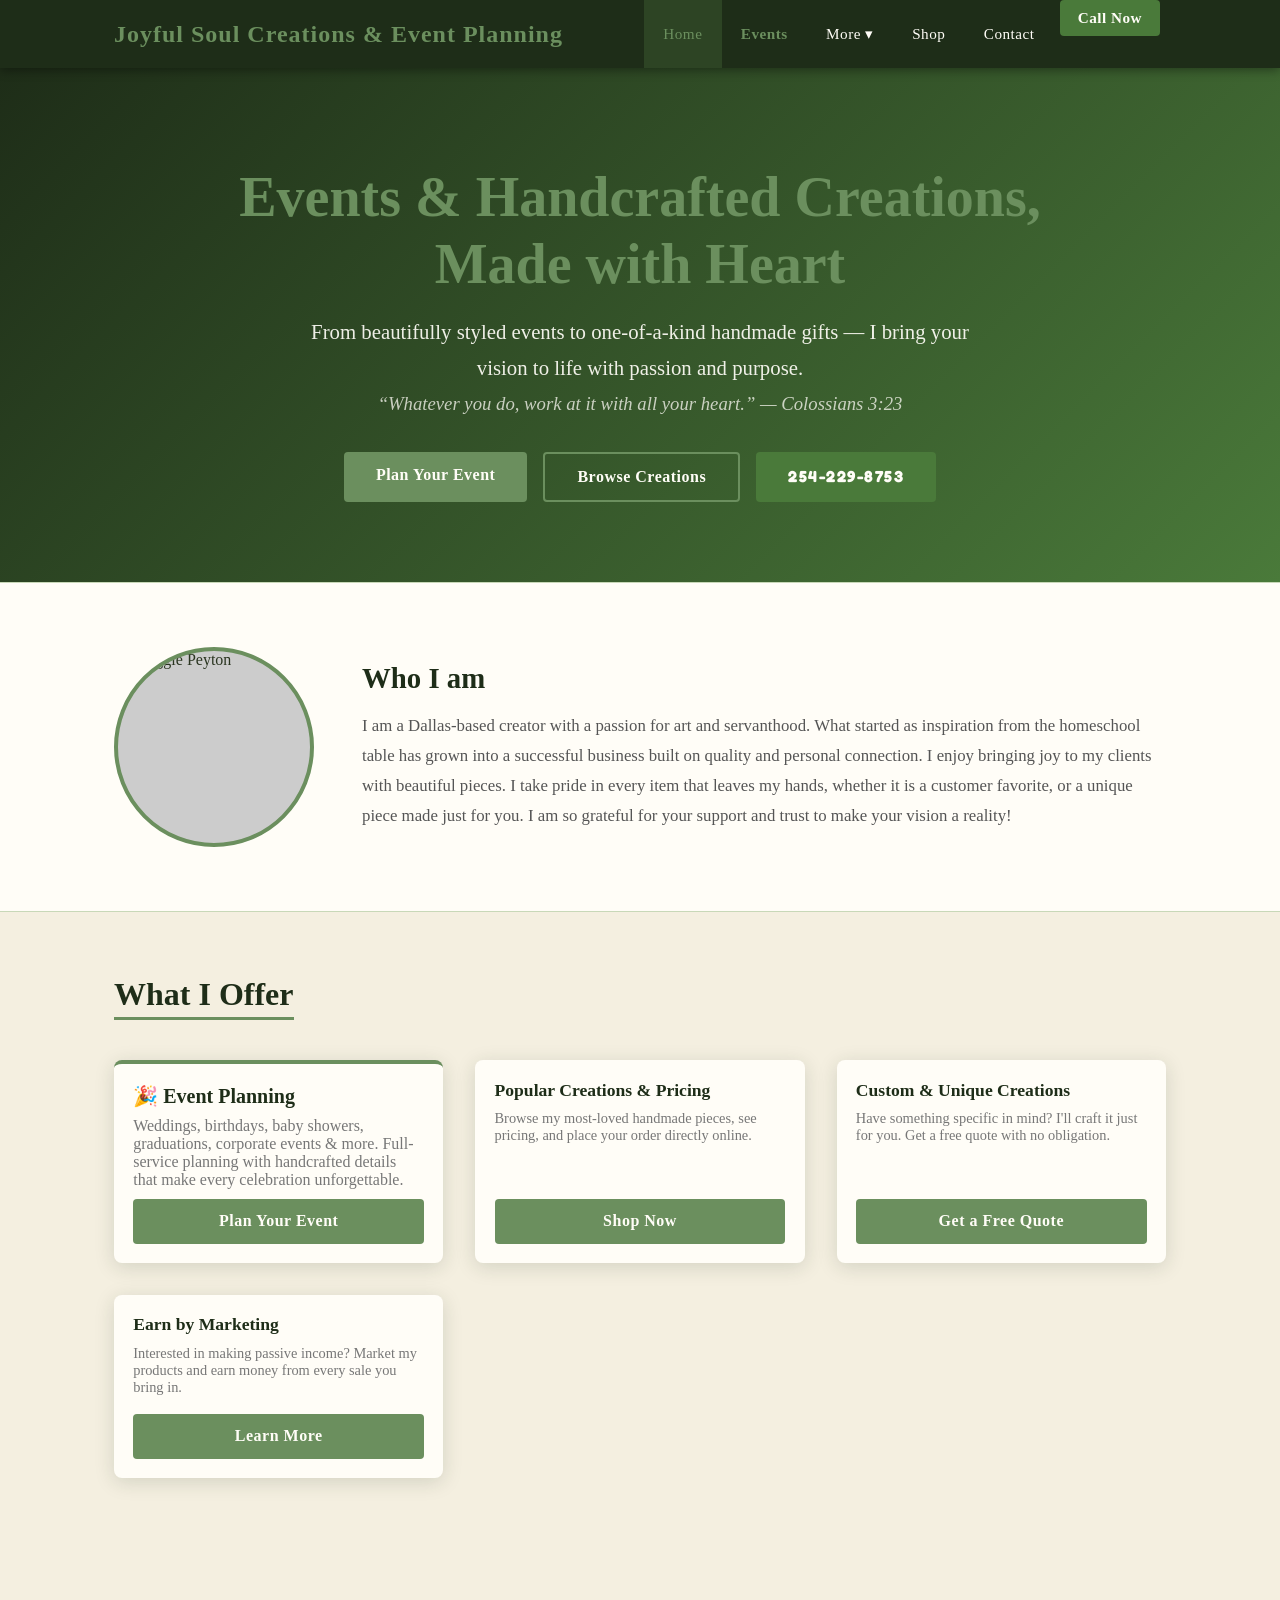
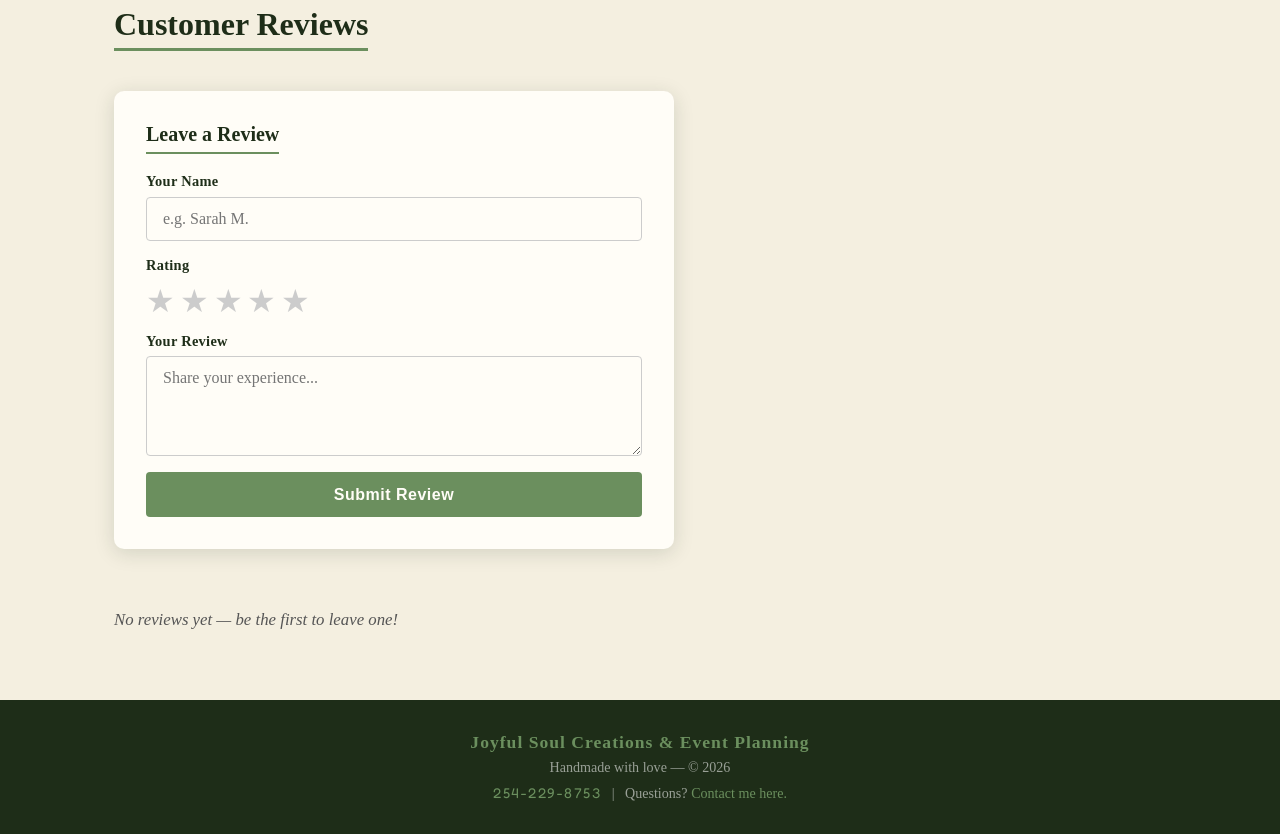
==== commit a2187a0f: "Apply Fredoka One bubble font to phone numbers, remove phone emoji Co-Authored-By: Claude Sonnet 4.6" ====
--- a/index.html
+++ b/index.html
@@ -35,7 +35,7 @@
       </li>
       <li><a href="creations.html">Shop</a></li>
       <li><a href="events.html#contact">Contact</a></li>
-      <li><a href="tel:2542298753" class="nav-call-btn">&#128222; Call Now</a></li>
+      <li><a href="tel:2542298753" class="nav-call-btn">Call Now</a></li>
     </ul>
   </nav>
 </header>
@@ -51,7 +51,7 @@
   <div style="display:flex; gap:1rem; justify-content:center; flex-wrap:wrap;">
     <a href="events.html" class="btn">Plan Your Event</a>
     <a href="creations.html" class="btn" style="background:transparent; border:2px solid var(--gold);">Browse Creations</a>
-    <a href="tel:2542298753" class="btn" style="background:var(--accent);">&#128222; 254-229-8753</a>
+    <a href="tel:2542298753" class="btn" style="background:var(--accent);"><span class="phone-num">254-229-8753</span></a>
   </div>
 </section>
 
@@ -159,13 +159,13 @@
   <div class="brand">Joyful Soul Creations &amp; Event Planning</div>
   <p>Handmade with love &mdash; &copy; <span id="year"></span></p>
   <p style="margin-top:0.5rem;">
-    &#128222; <a href="tel:2542298753" style="color:var(--gold);">254-229-8753</a>
+    <a href="tel:2542298753" class="phone-num" style="color:var(--gold);">254-229-8753</a>
     &nbsp;&nbsp;|&nbsp;&nbsp;
     Questions? <a href="events.html#contact" style="color:var(--gold);">Contact me here.</a>
   </p>
 </footer>
 
-<a href="tel:2542298753" class="call-float">&#128222; Call Now</a>
+<a href="tel:2542298753" class="call-float">Call Now</a>
 
 <script>
   document.getElementById('year').textContent = new Date().getFullYear();
--- a/styles.css
+++ b/styles.css
@@ -1,3 +1,5 @@
+@import url('https://fonts.googleapis.com/css2?family=Fredoka+One&display=swap');
+
 /* ===================== GLOBAL RESET & BASE ===================== */
 *, *::before, *::after { box-sizing: border-box; margin: 0; padding: 0; }
 
@@ -795,6 +797,12 @@
   color: #555;
   line-height: 1.7;
   margin-bottom: 1.5rem;
+}
+
+/* ===================== PHONE NUMBER BUBBLE FONT ===================== */
+.phone-num {
+  font-family: 'Fredoka One', cursive;
+  letter-spacing: 1.5px;
 }
 
 /* ===================== CALL BUTTON (NAV) ===================== */
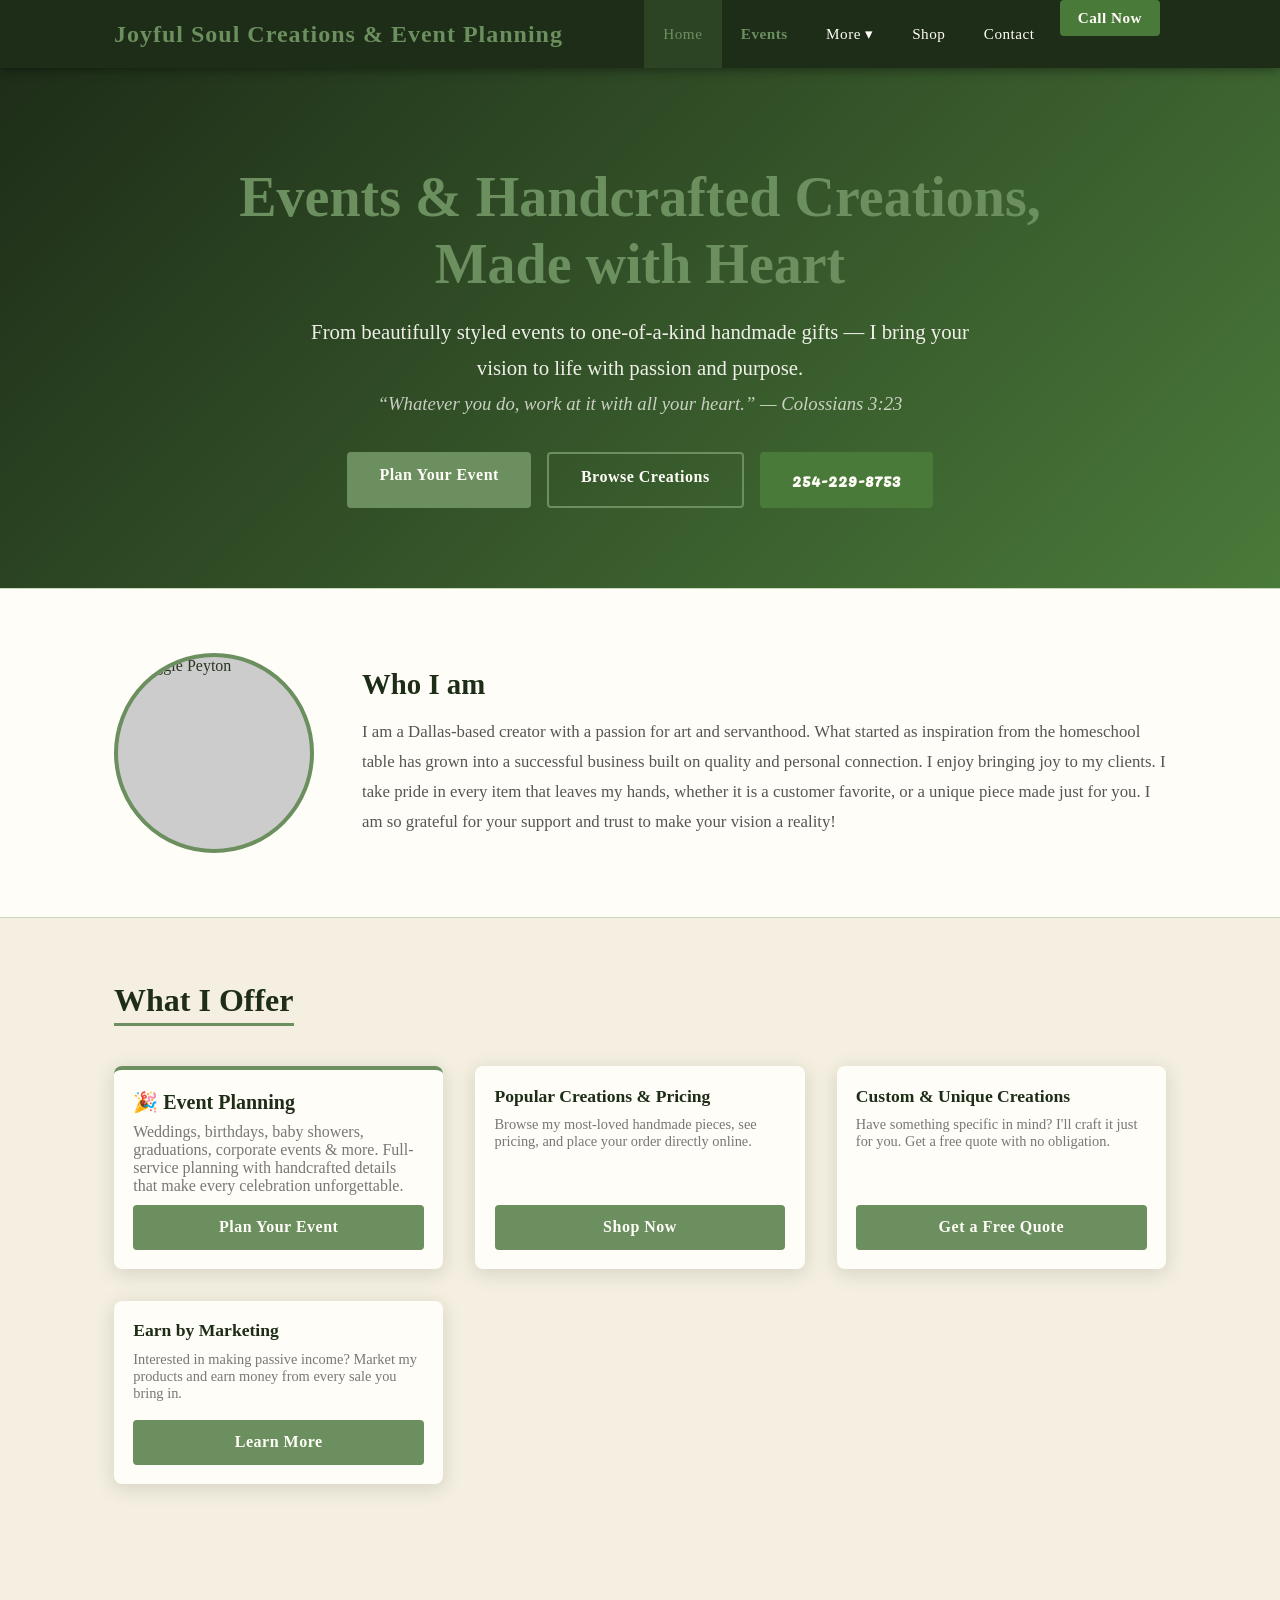
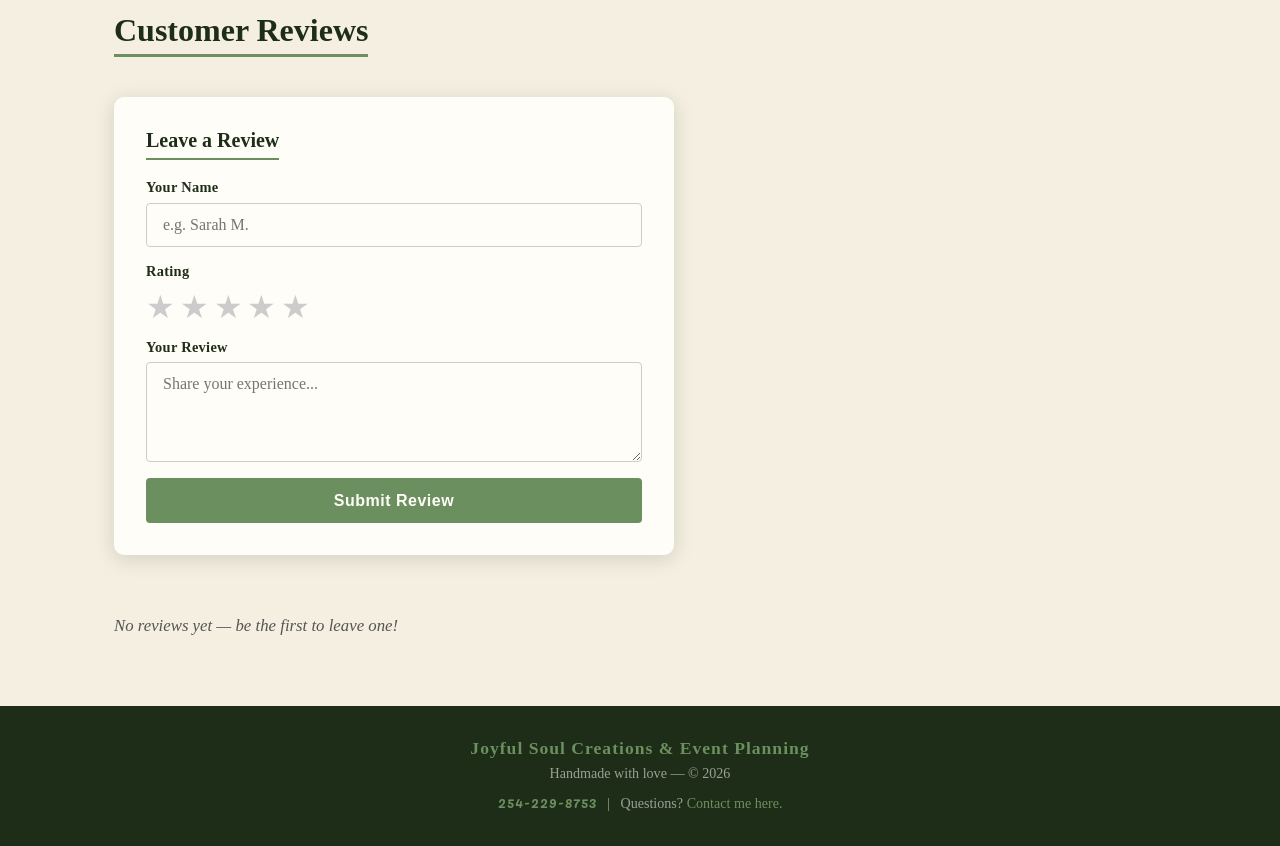
==== commit 52ffd758: "Update about bio text Co-Authored-By: Claude Sonnet 4.6 <noreply@anthropic.com>" ====
--- a/index.html
+++ b/index.html
@@ -68,7 +68,7 @@
       <p>
         I am a Dallas-based creator with a passion for art and servanthood.
         What started as inspiration from the homeschool table has grown into a successful business built on quality and personal connection.
-        I enjoy bringing joy to my clients with beautiful pieces.
+        I enjoy bringing joy to my clients.
         I take pride in every item that leaves my hands, whether it is a customer favorite, or a unique piece made just for you.
         I am so grateful for your support and trust to make your vision a reality!
       </p>
--- a/styles.css
+++ b/styles.css
@@ -1,4 +1,4 @@
-@import url('https://fonts.googleapis.com/css2?family=Fredoka+One&display=swap');
+@import url('https://fonts.googleapis.com/css2?family=Pacifico&display=swap');
 
 /* ===================== GLOBAL RESET & BASE ===================== */
 *, *::before, *::after { box-sizing: border-box; margin: 0; padding: 0; }
@@ -801,8 +801,8 @@
 
 /* ===================== PHONE NUMBER BUBBLE FONT ===================== */
 .phone-num {
-  font-family: 'Fredoka One', cursive;
-  letter-spacing: 1.5px;
+  font-family: 'Pacifico', cursive;
+  letter-spacing: 1px;
 }
 
 /* ===================== CALL BUTTON (NAV) ===================== */
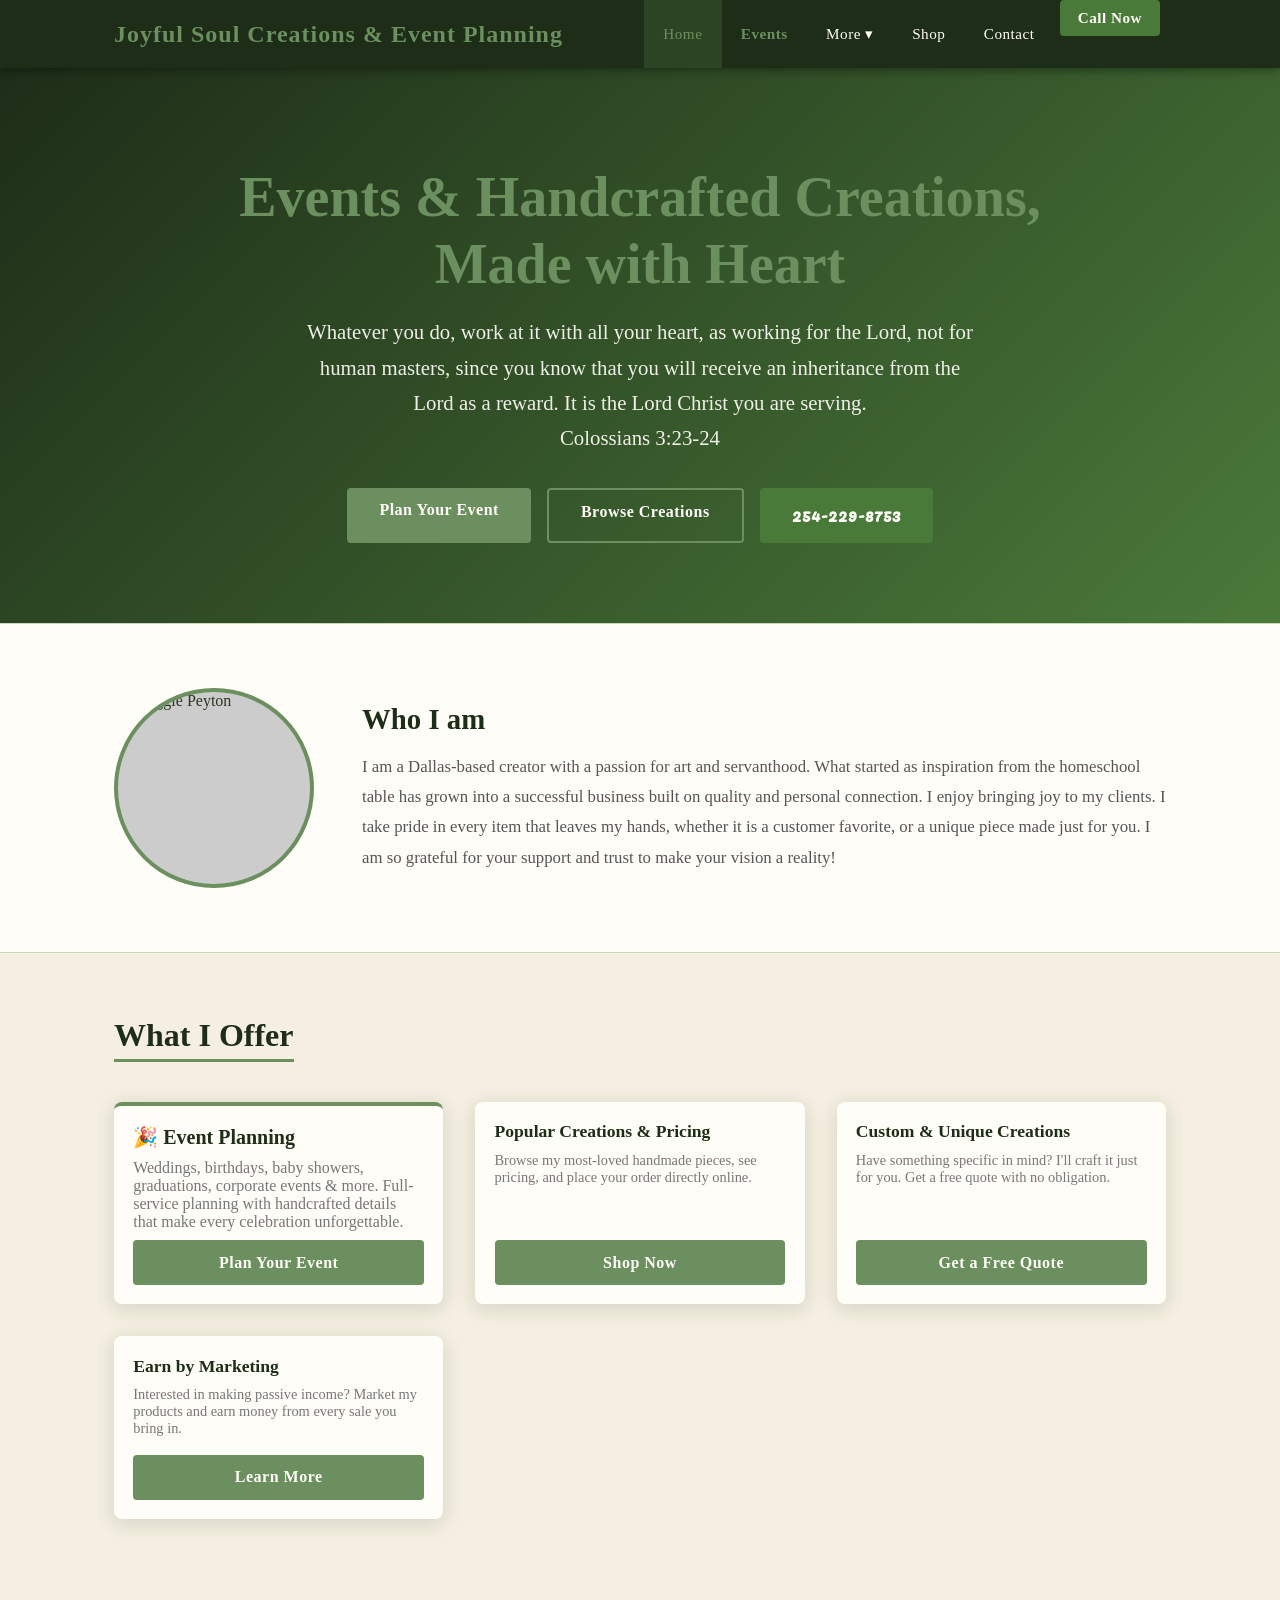
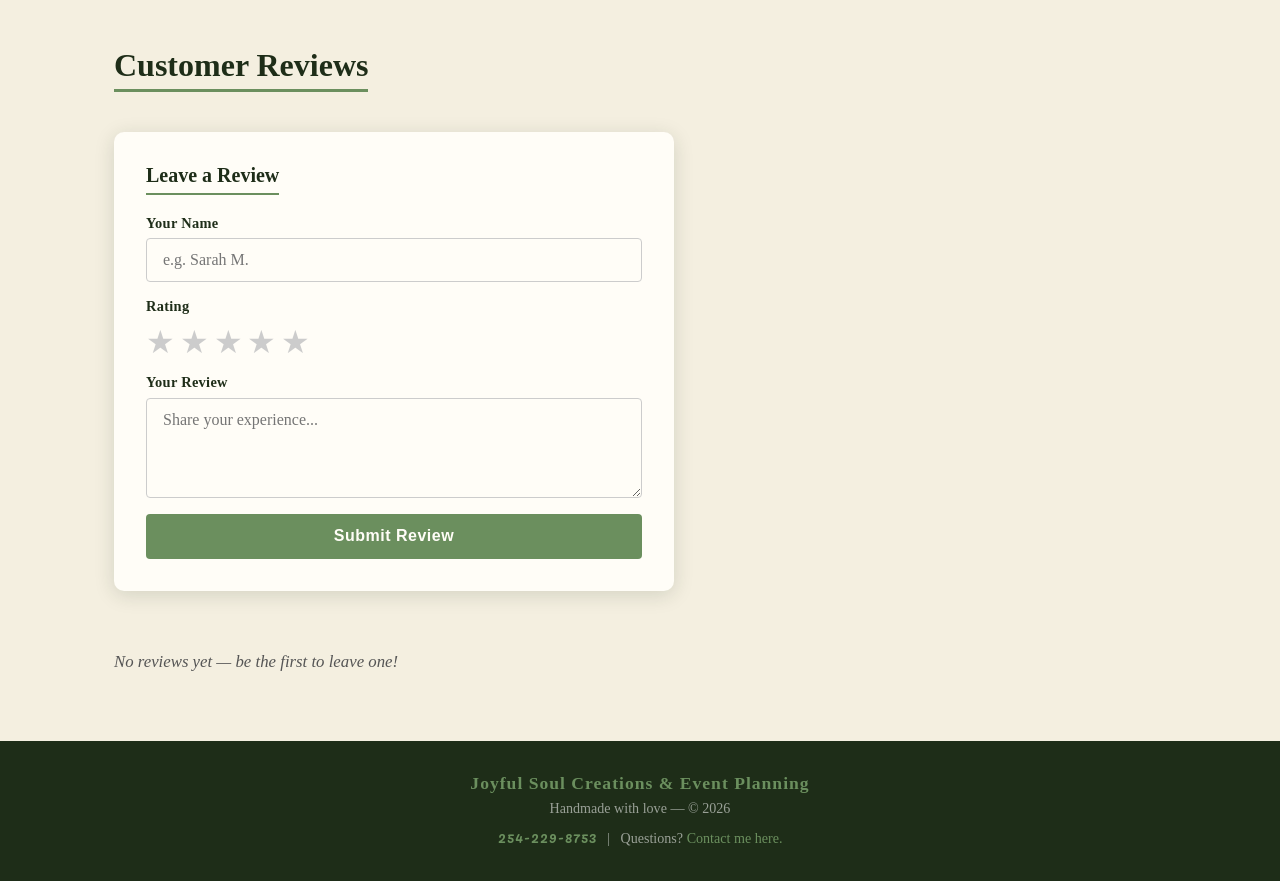
==== commit fc972c10: "Restore original hero scripture text Co-Authored-By: Claude Sonnet 4.6 <noreply@anthropic.com>" ====
--- a/index.html
+++ b/index.html
@@ -44,9 +44,9 @@
 <section class="hero">
   <h1 style="text-align: center;">Events &amp; Handcrafted Creations,<br>Made with Heart</h1>
   <p>
-    From beautifully styled events to one-of-a-kind handmade gifts &mdash; I bring your vision to life
-    with passion and purpose.<br>
-    <em style="font-size:0.9em; opacity:0.8;">&ldquo;Whatever you do, work at it with all your heart.&rdquo; &mdash; Colossians 3:23</em>
+    Whatever you do, work at it with all your heart, as working for the Lord, not for human masters,
+    since you know that you will receive an inheritance from the Lord as a reward. It is the Lord Christ
+    you are serving.<br>Colossians 3:23-24
   </p>
   <div style="display:flex; gap:1rem; justify-content:center; flex-wrap:wrap;">
     <a href="events.html" class="btn">Plan Your Event</a>
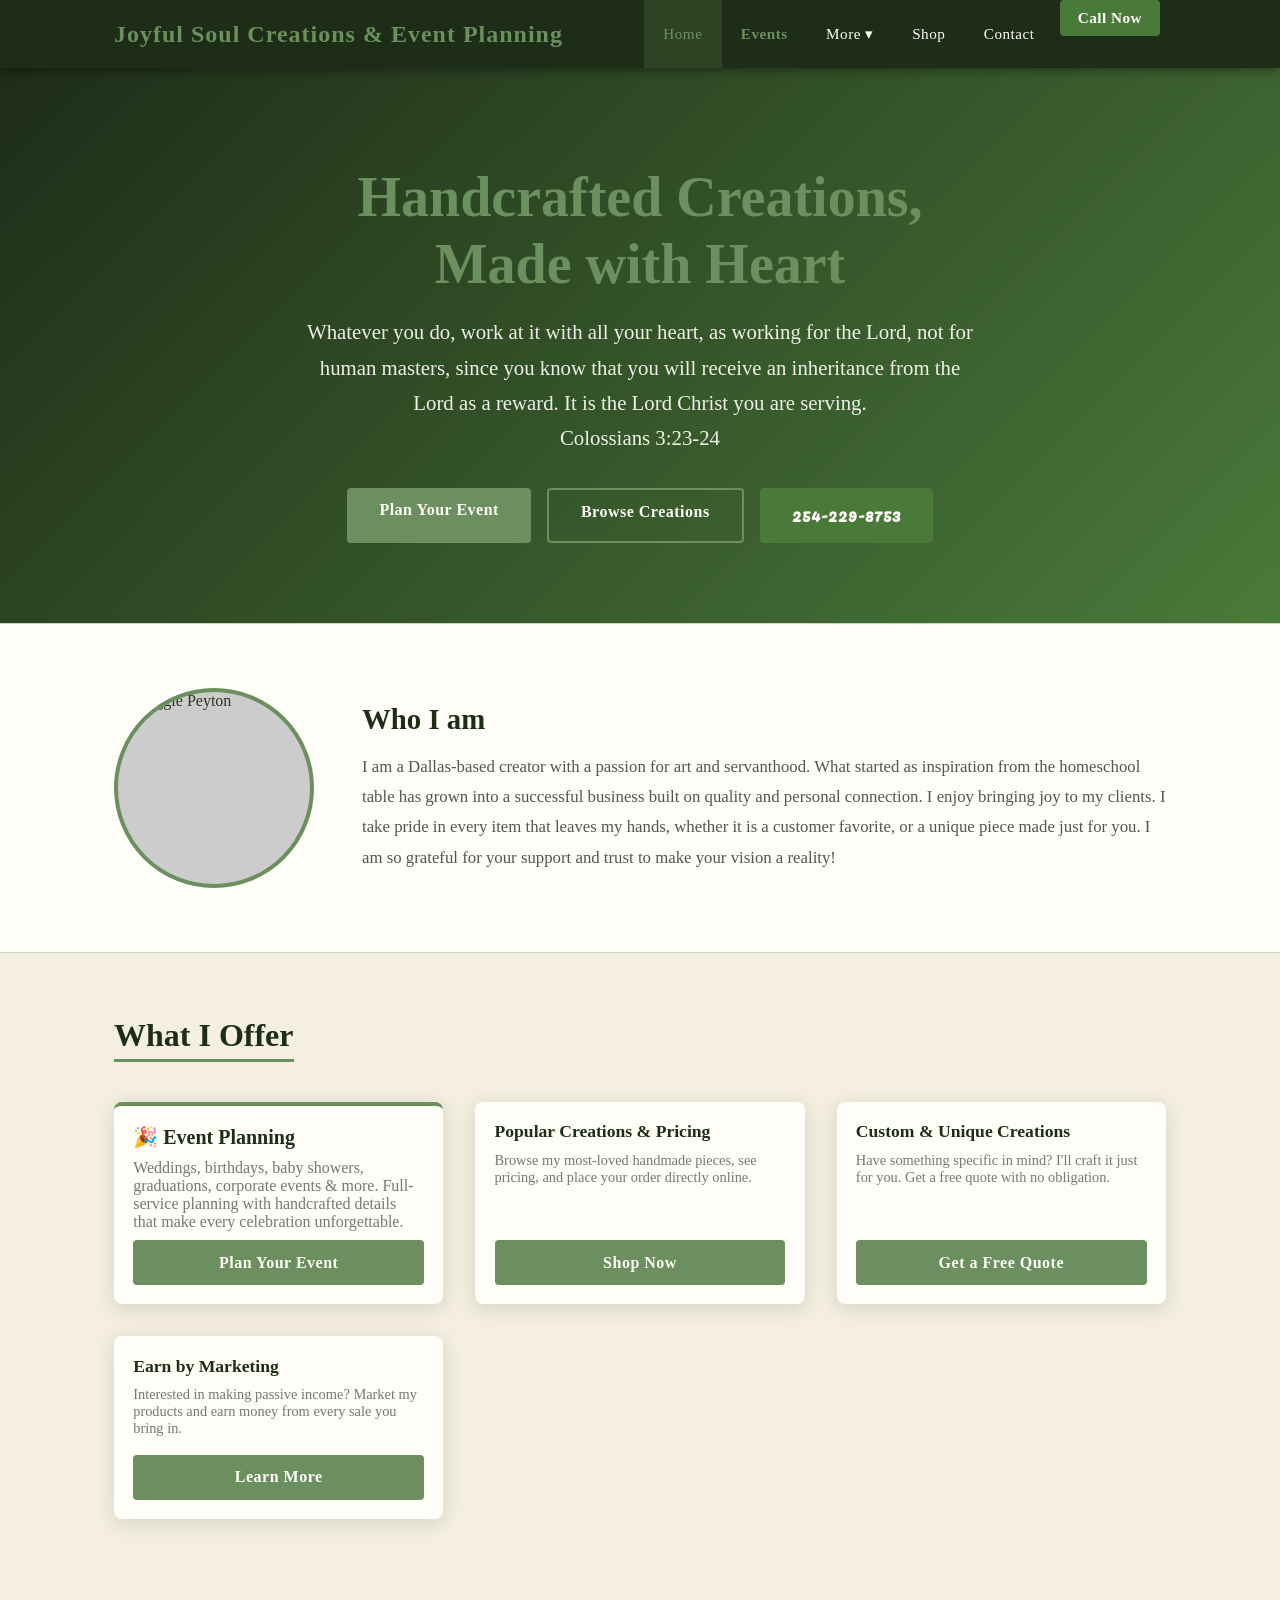
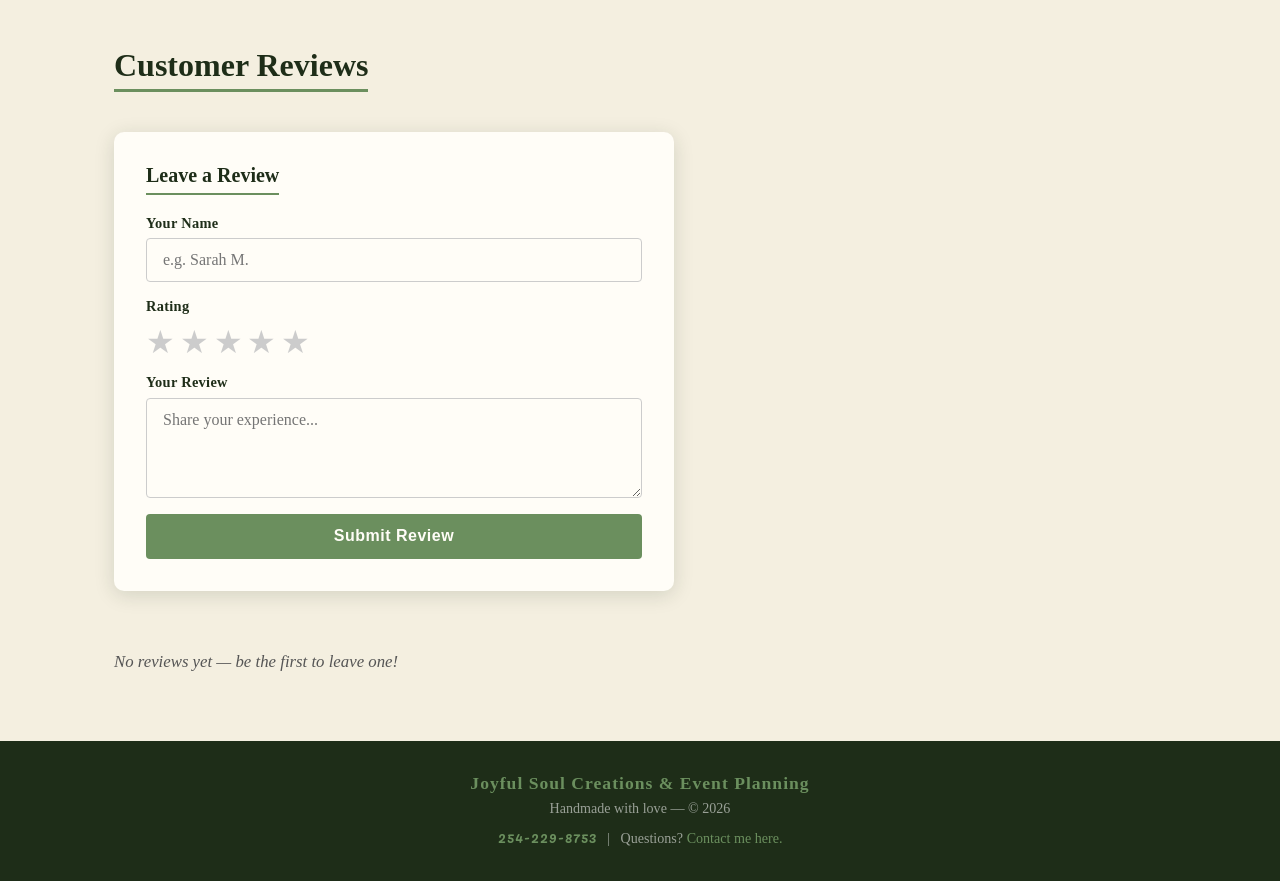
==== commit d21cb0f4: "Remove 'Events &' from hero heading Co-Authored-By: Claude Sonnet 4.6 <noreply@anthropic.com>" ====
--- a/index.html
+++ b/index.html
@@ -42,7 +42,7 @@
 
 <!-- ===== HERO / MISSION STATEMENT ===== -->
 <section class="hero">
-  <h1 style="text-align: center;">Events &amp; Handcrafted Creations,<br>Made with Heart</h1>
+  <h1 style="text-align: center;">Handcrafted Creations,<br>Made with Heart</h1>
   <p>
     Whatever you do, work at it with all your heart, as working for the Lord, not for human masters,
     since you know that you will receive an inheritance from the Lord as a reward. It is the Lord Christ
